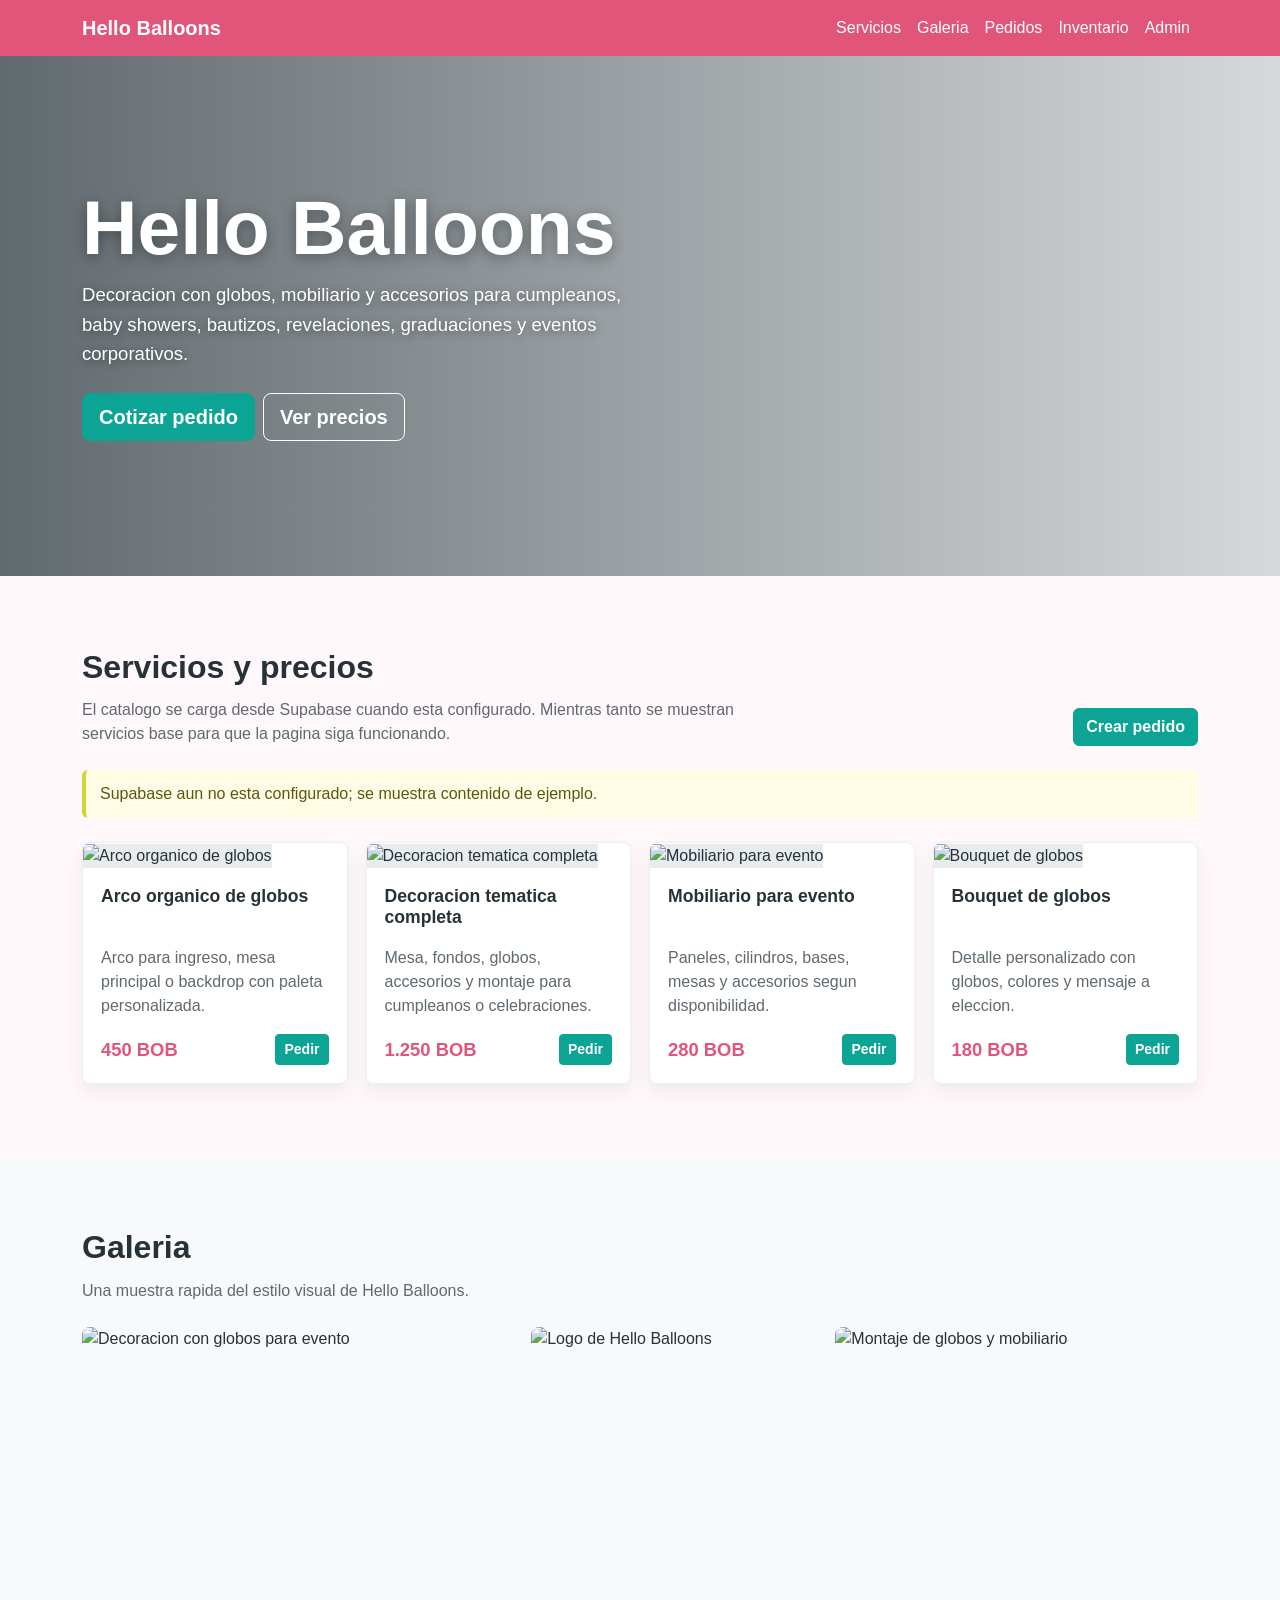
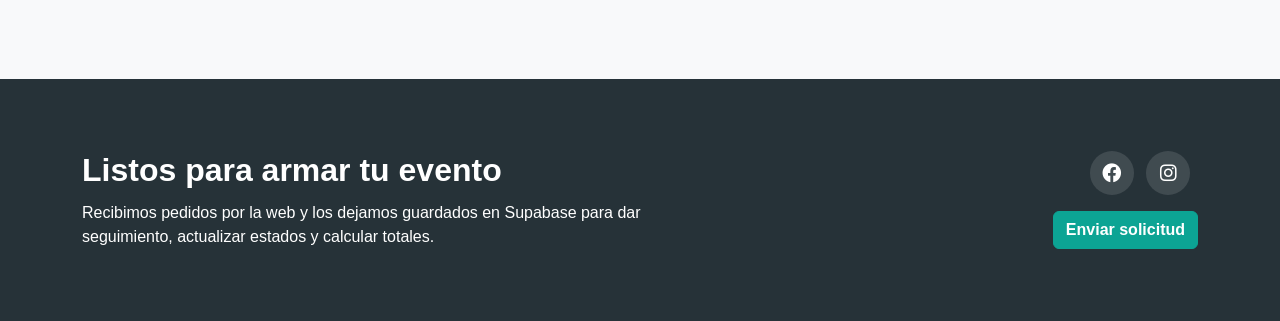
==== index.html @ 461b7a01 "Add Supabase orders backend" ====
<!DOCTYPE html>
<html lang="es">
<head>
  <meta charset="UTF-8" />
  <meta name="viewport" content="width=device-width, initial-scale=1.0" />
  <title>Hello Balloons - Decoracion con Globos</title>
  <link href="https://cdn.jsdelivr.net/npm/bootstrap@5.3.0/dist/css/bootstrap.min.css" rel="stylesheet" />
  <link href="https://cdnjs.cloudflare.com/ajax/libs/font-awesome/6.0.0-beta3/css/all.min.css" rel="stylesheet" />
  <style>
    :root {
      --hb-pink: #E2557B;
      --hb-teal: #0CA494;
      --hb-yellow: #D6D234;
      --hb-ink: #263238;
      --hb-soft: #fff8fb;
    }

    * {
      box-sizing: border-box;
    }

    body {
      margin: 0;
      font-family: Arial, sans-serif;
      color: var(--hb-ink);
      background-color: #f8f9fa;
    }

    .navbar {
      background-color: var(--hb-pink);
    }

    .navbar-brand,
    .navbar-nav .nav-link {
      color: white !important;
    }

    .navbar-brand {
      font-weight: bold;
      letter-spacing: 0;
    }

    .hero-section {
      min-height: 520px;
      display: flex;
      align-items: center;
      color: white;
      background-image: linear-gradient(90deg, rgba(38, 50, 56, 0.72), rgba(38, 50, 56, 0.16)), url('https://i.imgur.com/7y7PZ9i.jpeg');
      background-size: cover;
      background-position: center;
    }

    .hero-copy {
      width: min(680px, 100%);
      padding: 72px 0;
    }

    .hero-copy h1 {
      margin-bottom: 16px;
      font-size: clamp(2.5rem, 6vw, 4.8rem);
      font-weight: 800;
      line-height: 0.95;
      letter-spacing: 0;
      text-shadow: 0 3px 14px rgba(0, 0, 0, 0.35);
    }

    .hero-copy p {
      max-width: 560px;
      font-size: 1.16rem;
      line-height: 1.6;
      text-shadow: 0 2px 8px rgba(0, 0, 0, 0.4);
    }

    .btn-hb {
      background-color: var(--hb-teal);
      border-color: var(--hb-teal);
      color: #fff;
      font-weight: 700;
    }

    .btn-hb:hover,
    .btn-hb:focus {
      background-color: #087c72;
      border-color: #087c72;
      color: #fff;
    }

    .btn-outline-hb {
      border-color: white;
      color: white;
      font-weight: 700;
    }

    .btn-outline-hb:hover,
    .btn-outline-hb:focus {
      background-color: white;
      color: var(--hb-pink);
    }

    .section-band {
      padding: 72px 0;
    }

    .section-band.soft {
      background-color: var(--hb-soft);
    }

    .section-title {
      margin-bottom: 12px;
      font-weight: 800;
      letter-spacing: 0;
      color: var(--hb-ink);
    }

    .section-lead {
      color: #5f6970;
      max-width: 700px;
    }

    .service-grid {
      display: grid;
      grid-template-columns: repeat(4, minmax(0, 1fr));
      gap: 18px;
    }

    .service-card {
      height: 100%;
      overflow: hidden;
      border: 1px solid #eceff1;
      border-radius: 8px;
      background: #fff;
      box-shadow: 0 8px 18px rgba(38, 50, 56, 0.07);
    }

    .service-card img {
      width: 100%;
      height: 170px;
      object-fit: cover;
      background-color: #e9ecef;
    }

    .service-card-body {
      padding: 18px;
    }

    .service-card h3 {
      min-height: 52px;
      margin: 0 0 8px;
      font-size: 1.1rem;
      font-weight: 800;
      letter-spacing: 0;
    }

    .service-card p {
      min-height: 72px;
      color: #5f6970;
    }

    .price {
      color: var(--hb-pink);
      font-size: 1.15rem;
      font-weight: 800;
    }

    .gallery-strip {
      display: grid;
      grid-template-columns: 1.2fr 0.8fr 1fr;
      gap: 14px;
    }

    .gallery-strip img {
      width: 100%;
      height: 280px;
      object-fit: cover;
      border-radius: 8px;
    }

    .contact-band {
      background-color: var(--hb-ink);
      color: white;
    }

    .contact-band a {
      color: white;
      text-decoration: none;
    }

    .social-links a {
      display: inline-flex;
      align-items: center;
      justify-content: center;
      width: 44px;
      height: 44px;
      margin-right: 8px;
      border-radius: 50%;
      background-color: rgba(255, 255, 255, 0.12);
      color: white;
      font-size: 1.2rem;
      transition: background-color 0.2s ease;
    }

    .social-links a:hover {
      background-color: var(--hb-teal);
    }

    .status-note {
      border-left: 4px solid var(--hb-yellow);
      background: #fffce5;
      color: #5d5612;
      padding: 12px 14px;
      border-radius: 6px;
    }

    @media (max-width: 992px) {
      .service-grid,
      .gallery-strip {
        grid-template-columns: repeat(2, minmax(0, 1fr));
      }
    }

    @media (max-width: 576px) {
      .hero-section {
        min-height: 560px;
      }

      .hero-copy {
        padding: 56px 0;
      }

      .service-grid,
      .gallery-strip {
        grid-template-columns: 1fr;
      }

      .gallery-strip img {
        height: 220px;
      }
    }
  </style>
</head>
<body>
  <nav class="navbar navbar-expand-lg navbar-dark sticky-top">
    <div class="container">
      <a class="navbar-brand" href="index.html">Hello Balloons</a>
      <button class="navbar-toggler" type="button" data-bs-toggle="collapse" data-bs-target="#navbarNav" aria-label="Abrir menu">
        <span class="navbar-toggler-icon"></span>
      </button>
      <div class="collapse navbar-collapse" id="navbarNav">
        <ul class="navbar-nav ms-auto">
          <li class="nav-item"><a class="nav-link" href="#servicios">Servicios</a></li>
          <li class="nav-item"><a class="nav-link" href="#galeria">Galeria</a></li>
          <li class="nav-item"><a class="nav-link" href="pedidos.html">Pedidos</a></li>
          <li class="nav-item"><a class="nav-link" href="inventario.html">Inventario</a></li>
          <li class="nav-item"><a class="nav-link" href="admin.html">Admin</a></li>
        </ul>
      </div>
    </div>
  </nav>

  <header class="hero-section" id="inicio">
    <div class="container">
      <div class="hero-copy">
        <h1>Hello Balloons</h1>
        <p>Decoracion con globos, mobiliario y accesorios para cumpleanos, baby showers, bautizos, revelaciones, graduaciones y eventos corporativos.</p>
        <div class="d-flex flex-wrap gap-2 mt-4">
          <a class="btn btn-hb btn-lg" href="pedidos.html">Cotizar pedido</a>
          <a class="btn btn-outline-hb btn-lg" href="#servicios">Ver precios</a>
        </div>
      </div>
    </div>
  </header>

  <main>
    <section id="servicios" class="section-band soft">
      <div class="container">
        <div class="d-flex flex-column flex-lg-row justify-content-between gap-3 mb-4">
          <div>
            <h2 class="section-title">Servicios y precios</h2>
            <p class="section-lead mb-0">El catalogo se carga desde Supabase cuando esta configurado. Mientras tanto se muestran servicios base para que la pagina siga funcionando.</p>
          </div>
          <div class="align-self-lg-end">
            <a class="btn btn-hb" href="pedidos.html">Crear pedido</a>
          </div>
        </div>
        <div id="supabaseStatus" class="status-note mb-4 d-none"></div>
        <div id="servicesGrid" class="service-grid" data-testid="services-grid"></div>
      </div>
    </section>

    <section id="galeria" class="section-band">
      <div class="container">
        <h2 class="section-title">Galeria</h2>
        <p class="section-lead">Una muestra rapida del estilo visual de Hello Balloons.</p>
        <div class="gallery-strip mt-4">
          <img src="https://i.imgur.com/7y7PZ9i.jpeg" alt="Decoracion con globos para evento" />
          <img src="https://i.imgur.com/41t5f0K.png" alt="Logo de Hello Balloons" />
          <img src="https://i.imgur.com/7y7PZ9i.jpeg" alt="Montaje de globos y mobiliario" />
        </div>
      </div>
    </section>

    <section id="contacto" class="section-band contact-band">
      <div class="container">
        <div class="row g-4 align-items-center">
          <div class="col-lg-7">
            <h2 class="section-title text-white">Listos para armar tu evento</h2>
            <p class="mb-0">Recibimos pedidos por la web y los dejamos guardados en Supabase para dar seguimiento, actualizar estados y calcular totales.</p>
          </div>
          <div class="col-lg-5 text-lg-end">
            <div class="social-links mb-3">
              <a href="https://www.facebook.com/helloballoonsbo" target="_blank" rel="noopener" aria-label="Facebook"><i class="fab fa-facebook"></i></a>
              <a href="https://www.instagram.com/helloballoonsbo" target="_blank" rel="noopener" aria-label="Instagram"><i class="fab fa-instagram"></i></a>
            </div>
            <a class="btn btn-hb" href="pedidos.html">Enviar solicitud</a>
          </div>
        </div>
      </div>
    </section>
  </main>

  <script src="https://cdn.jsdelivr.net/npm/bootstrap@5.3.0/dist/js/bootstrap.bundle.min.js"></script>
  <script src="https://cdn.jsdelivr.net/npm/@supabase/supabase-js@2"></script>
  <script src="assets/js/supabase-config.js"></script>
  <script src="assets/js/hello-supabase.js"></script>
  <script>
    document.addEventListener("DOMContentLoaded", async () => {
      const grid = document.getElementById("servicesGrid");
      const status = document.getElementById("supabaseStatus");
      const data = await window.HelloBalloonsData.fetchServices();

      if (!window.HelloBalloonsData.isConfigured()) {
        status.textContent = "Supabase aun no esta configurado; se muestra contenido de ejemplo.";
        status.classList.remove("d-none");
      }

      grid.innerHTML = data.services.map((service) => `
        <article class="service-card">
          <img src="${window.HelloBalloonsData.escapeAttr(service.image_url || window.HelloBalloonsData.defaultImage)}" alt="${window.HelloBalloonsData.escapeAttr(service.name)}" />
          <div class="service-card-body">
            <h3>${window.HelloBalloonsData.escapeHtml(service.name)}</h3>
            <p>${window.HelloBalloonsData.escapeHtml(service.description || "Servicio personalizado para tu evento.")}</p>
            <div class="d-flex align-items-center justify-content-between gap-3">
              <span class="price">${window.HelloBalloonsData.formatPrice(service.base_price, service.currency)}</span>
              <a class="btn btn-sm btn-hb" href="pedidos.html?service=${encodeURIComponent(service.id)}">Pedir</a>
            </div>
          </div>
        </article>
      `).join("");
    });
  </script>
</body>
</html>
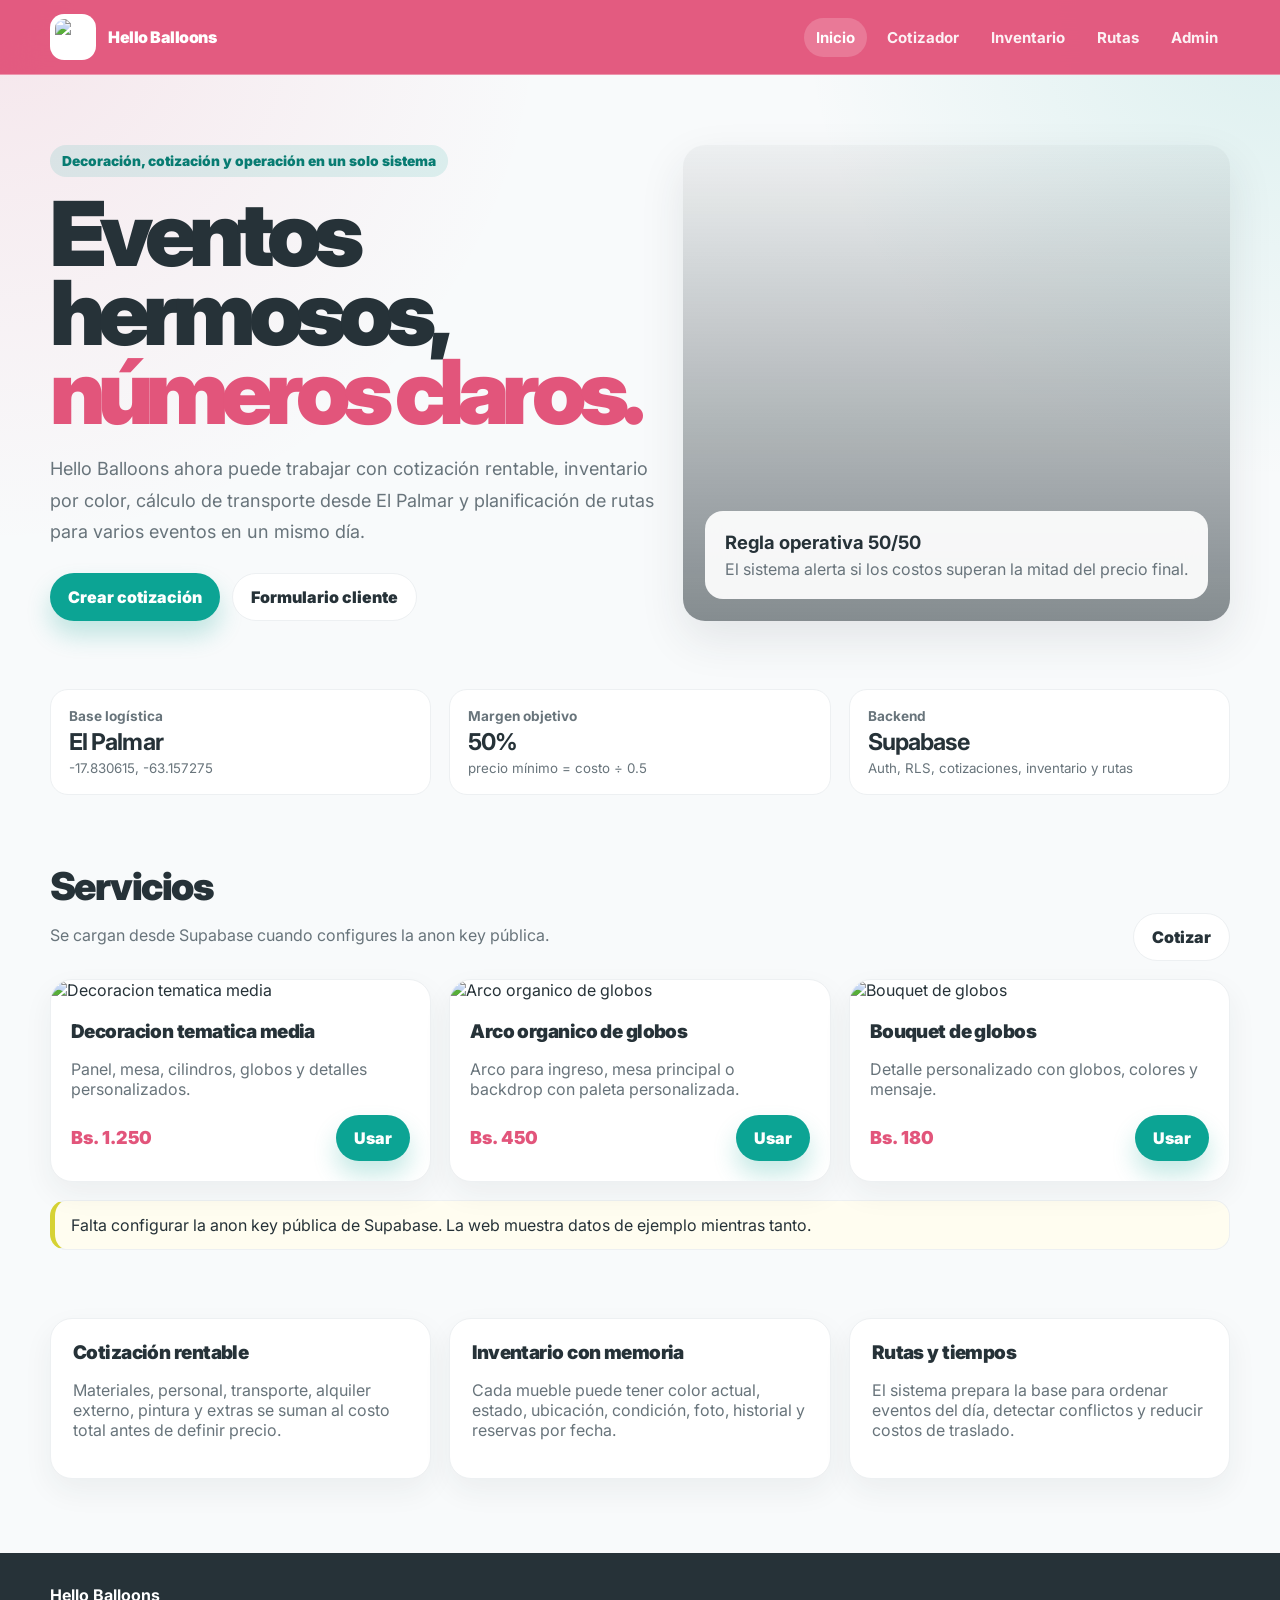
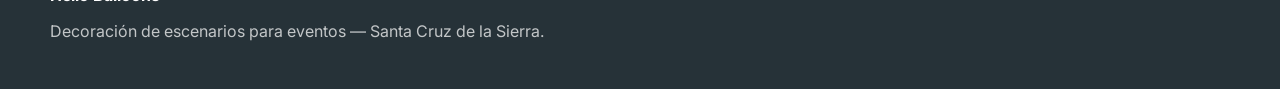
==== commit cd02c522: "Rebuild public frontend on secure operations base" ====
--- a/index.html
+++ b/index.html
@@ -3,349 +3,139 @@
 <head>
   <meta charset="UTF-8" />
   <meta name="viewport" content="width=device-width, initial-scale=1.0" />
-  <title>Hello Balloons - Decoracion con Globos</title>
-  <link href="https://cdn.jsdelivr.net/npm/bootstrap@5.3.0/dist/css/bootstrap.min.css" rel="stylesheet" />
-  <link href="https://cdnjs.cloudflare.com/ajax/libs/font-awesome/6.0.0-beta3/css/all.min.css" rel="stylesheet" />
-  <style>
-    :root {
-      --hb-pink: #E2557B;
-      --hb-teal: #0CA494;
-      --hb-yellow: #D6D234;
-      --hb-ink: #263238;
-      --hb-soft: #fff8fb;
-    }
-
-    * {
-      box-sizing: border-box;
-    }
-
-    body {
-      margin: 0;
-      font-family: Arial, sans-serif;
-      color: var(--hb-ink);
-      background-color: #f8f9fa;
-    }
-
-    .navbar {
-      background-color: var(--hb-pink);
-    }
-
-    .navbar-brand,
-    .navbar-nav .nav-link {
-      color: white !important;
-    }
-
-    .navbar-brand {
-      font-weight: bold;
-      letter-spacing: 0;
-    }
-
-    .hero-section {
-      min-height: 520px;
-      display: flex;
-      align-items: center;
-      color: white;
-      background-image: linear-gradient(90deg, rgba(38, 50, 56, 0.72), rgba(38, 50, 56, 0.16)), url('https://i.imgur.com/7y7PZ9i.jpeg');
-      background-size: cover;
-      background-position: center;
-    }
-
-    .hero-copy {
-      width: min(680px, 100%);
-      padding: 72px 0;
-    }
-
-    .hero-copy h1 {
-      margin-bottom: 16px;
-      font-size: clamp(2.5rem, 6vw, 4.8rem);
-      font-weight: 800;
-      line-height: 0.95;
-      letter-spacing: 0;
-      text-shadow: 0 3px 14px rgba(0, 0, 0, 0.35);
-    }
-
-    .hero-copy p {
-      max-width: 560px;
-      font-size: 1.16rem;
-      line-height: 1.6;
-      text-shadow: 0 2px 8px rgba(0, 0, 0, 0.4);
-    }
-
-    .btn-hb {
-      background-color: var(--hb-teal);
-      border-color: var(--hb-teal);
-      color: #fff;
-      font-weight: 700;
-    }
-
-    .btn-hb:hover,
-    .btn-hb:focus {
-      background-color: #087c72;
-      border-color: #087c72;
-      color: #fff;
-    }
-
-    .btn-outline-hb {
-      border-color: white;
-      color: white;
-      font-weight: 700;
-    }
-
-    .btn-outline-hb:hover,
-    .btn-outline-hb:focus {
-      background-color: white;
-      color: var(--hb-pink);
-    }
-
-    .section-band {
-      padding: 72px 0;
-    }
-
-    .section-band.soft {
-      background-color: var(--hb-soft);
-    }
-
-    .section-title {
-      margin-bottom: 12px;
-      font-weight: 800;
-      letter-spacing: 0;
-      color: var(--hb-ink);
-    }
-
-    .section-lead {
-      color: #5f6970;
-      max-width: 700px;
-    }
-
-    .service-grid {
-      display: grid;
-      grid-template-columns: repeat(4, minmax(0, 1fr));
-      gap: 18px;
-    }
-
-    .service-card {
-      height: 100%;
-      overflow: hidden;
-      border: 1px solid #eceff1;
-      border-radius: 8px;
-      background: #fff;
-      box-shadow: 0 8px 18px rgba(38, 50, 56, 0.07);
-    }
-
-    .service-card img {
-      width: 100%;
-      height: 170px;
-      object-fit: cover;
-      background-color: #e9ecef;
-    }
-
-    .service-card-body {
-      padding: 18px;
-    }
-
-    .service-card h3 {
-      min-height: 52px;
-      margin: 0 0 8px;
-      font-size: 1.1rem;
-      font-weight: 800;
-      letter-spacing: 0;
-    }
-
-    .service-card p {
-      min-height: 72px;
-      color: #5f6970;
-    }
-
-    .price {
-      color: var(--hb-pink);
-      font-size: 1.15rem;
-      font-weight: 800;
-    }
-
-    .gallery-strip {
-      display: grid;
-      grid-template-columns: 1.2fr 0.8fr 1fr;
-      gap: 14px;
-    }
-
-    .gallery-strip img {
-      width: 100%;
-      height: 280px;
-      object-fit: cover;
-      border-radius: 8px;
-    }
-
-    .contact-band {
-      background-color: var(--hb-ink);
-      color: white;
-    }
-
-    .contact-band a {
-      color: white;
-      text-decoration: none;
-    }
-
-    .social-links a {
-      display: inline-flex;
-      align-items: center;
-      justify-content: center;
-      width: 44px;
-      height: 44px;
-      margin-right: 8px;
-      border-radius: 50%;
-      background-color: rgba(255, 255, 255, 0.12);
-      color: white;
-      font-size: 1.2rem;
-      transition: background-color 0.2s ease;
-    }
-
-    .social-links a:hover {
-      background-color: var(--hb-teal);
-    }
-
-    .status-note {
-      border-left: 4px solid var(--hb-yellow);
-      background: #fffce5;
-      color: #5d5612;
-      padding: 12px 14px;
-      border-radius: 6px;
-    }
-
-    @media (max-width: 992px) {
-      .service-grid,
-      .gallery-strip {
-        grid-template-columns: repeat(2, minmax(0, 1fr));
-      }
-    }
-
-    @media (max-width: 576px) {
-      .hero-section {
-        min-height: 560px;
-      }
-
-      .hero-copy {
-        padding: 56px 0;
-      }
-
-      .service-grid,
-      .gallery-strip {
-        grid-template-columns: 1fr;
-      }
-
-      .gallery-strip img {
-        height: 220px;
-      }
-    }
-  </style>
+  <title>Hello Balloons | Decoración rentable e inteligente</title>
+  <link rel="preconnect" href="https://fonts.googleapis.com">
+  <link rel="preconnect" href="https://fonts.gstatic.com" crossorigin>
+  <link href="https://fonts.googleapis.com/css2?family=Inter:wght@400;600;700;800;900&display=swap" rel="stylesheet">
+  <link rel="stylesheet" href="assets/css/hb-app.css" />
 </head>
 <body>
-  <nav class="navbar navbar-expand-lg navbar-dark sticky-top">
-    <div class="container">
-      <a class="navbar-brand" href="index.html">Hello Balloons</a>
-      <button class="navbar-toggler" type="button" data-bs-toggle="collapse" data-bs-target="#navbarNav" aria-label="Abrir menu">
-        <span class="navbar-toggler-icon"></span>
-      </button>
-      <div class="collapse navbar-collapse" id="navbarNav">
-        <ul class="navbar-nav ms-auto">
-          <li class="nav-item"><a class="nav-link" href="#servicios">Servicios</a></li>
-          <li class="nav-item"><a class="nav-link" href="#galeria">Galeria</a></li>
-          <li class="nav-item"><a class="nav-link" href="pedidos.html">Pedidos</a></li>
-          <li class="nav-item"><a class="nav-link" href="inventario.html">Inventario</a></li>
-          <li class="nav-item"><a class="nav-link" href="admin.html">Admin</a></li>
-        </ul>
-      </div>
-    </div>
-  </nav>
-
-  <header class="hero-section" id="inicio">
-    <div class="container">
-      <div class="hero-copy">
-        <h1>Hello Balloons</h1>
-        <p>Decoracion con globos, mobiliario y accesorios para cumpleanos, baby showers, bautizos, revelaciones, graduaciones y eventos corporativos.</p>
-        <div class="d-flex flex-wrap gap-2 mt-4">
-          <a class="btn btn-hb btn-lg" href="pedidos.html">Cotizar pedido</a>
-          <a class="btn btn-outline-hb btn-lg" href="#servicios">Ver precios</a>
+  <div class="hb-shell">
+    <nav class="hb-nav">
+      <div class="hb-nav-inner">
+        <a class="hb-brand" href="index.html">
+          <img src="https://i.imgur.com/41t5f0K.png" alt="Hello Balloons" />
+          <span>Hello Balloons</span>
+        </a>
+        <div class="hb-nav-links">
+          <a class="active" href="index.html">Inicio</a>
+          <a href="cotizador.html">Cotizador</a>
+          <a href="inventario-app.html">Inventario</a>
+          <a href="rutas.html">Rutas</a>
+          <a href="admin.html">Admin</a>
         </div>
       </div>
-    </div>
-  </header>
+    </nav>
 
-  <main>
-    <section id="servicios" class="section-band soft">
-      <div class="container">
-        <div class="d-flex flex-column flex-lg-row justify-content-between gap-3 mb-4">
-          <div>
-            <h2 class="section-title">Servicios y precios</h2>
-            <p class="section-lead mb-0">El catalogo se carga desde Supabase cuando esta configurado. Mientras tanto se muestran servicios base para que la pagina siga funcionando.</p>
-          </div>
-          <div class="align-self-lg-end">
-            <a class="btn btn-hb" href="pedidos.html">Crear pedido</a>
+    <header class="hb-hero">
+      <div class="hb-container hb-hero-grid">
+        <div>
+          <div class="hb-eyebrow">Decoración, cotización y operación en un solo sistema</div>
+          <h1 class="hb-title">Eventos hermosos, <span>números claros.</span></h1>
+          <p class="hb-lead">Hello Balloons ahora puede trabajar con cotización rentable, inventario por color, cálculo de transporte desde El Palmar y planificación de rutas para varios eventos en un mismo día.</p>
+          <div class="hb-actions">
+            <a class="hb-button primary" href="cotizador.html">Crear cotización</a>
+            <a class="hb-button secondary" href="pedidos.html">Formulario cliente</a>
           </div>
         </div>
-        <div id="supabaseStatus" class="status-note mb-4 d-none"></div>
-        <div id="servicesGrid" class="service-grid" data-testid="services-grid"></div>
-      </div>
-    </section>
-
-    <section id="galeria" class="section-band">
-      <div class="container">
-        <h2 class="section-title">Galeria</h2>
-        <p class="section-lead">Una muestra rapida del estilo visual de Hello Balloons.</p>
-        <div class="gallery-strip mt-4">
-          <img src="https://i.imgur.com/7y7PZ9i.jpeg" alt="Decoracion con globos para evento" />
-          <img src="https://i.imgur.com/41t5f0K.png" alt="Logo de Hello Balloons" />
-          <img src="https://i.imgur.com/7y7PZ9i.jpeg" alt="Montaje de globos y mobiliario" />
-        </div>
-      </div>
-    </section>
-
-    <section id="contacto" class="section-band contact-band">
-      <div class="container">
-        <div class="row g-4 align-items-center">
-          <div class="col-lg-7">
-            <h2 class="section-title text-white">Listos para armar tu evento</h2>
-            <p class="mb-0">Recibimos pedidos por la web y los dejamos guardados en Supabase para dar seguimiento, actualizar estados y calcular totales.</p>
-          </div>
-          <div class="col-lg-5 text-lg-end">
-            <div class="social-links mb-3">
-              <a href="https://www.facebook.com/helloballoonsbo" target="_blank" rel="noopener" aria-label="Facebook"><i class="fab fa-facebook"></i></a>
-              <a href="https://www.instagram.com/helloballoonsbo" target="_blank" rel="noopener" aria-label="Instagram"><i class="fab fa-instagram"></i></a>
-            </div>
-            <a class="btn btn-hb" href="pedidos.html">Enviar solicitud</a>
+        <div class="hb-visual-card">
+          <div class="hb-visual-badge">
+            <strong>Regla operativa 50/50</strong>
+            <span class="hb-muted">El sistema alerta si los costos superan la mitad del precio final.</span>
           </div>
         </div>
       </div>
-    </section>
-  </main>
+    </header>
 
-  <script src="https://cdn.jsdelivr.net/npm/bootstrap@5.3.0/dist/js/bootstrap.bundle.min.js"></script>
+    <main>
+      <section class="hb-section">
+        <div class="hb-container">
+          <div class="hb-grid-3">
+            <article class="hb-kpi">
+              <span>Base logística</span>
+              <strong>El Palmar</strong>
+              <small class="hb-muted">-17.830615, -63.157275</small>
+            </article>
+            <article class="hb-kpi">
+              <span>Margen objetivo</span>
+              <strong>50%</strong>
+              <small class="hb-muted">precio mínimo = costo ÷ 0.5</small>
+            </article>
+            <article class="hb-kpi">
+              <span>Backend</span>
+              <strong>Supabase</strong>
+              <small class="hb-muted">Auth, RLS, cotizaciones, inventario y rutas</small>
+            </article>
+          </div>
+        </div>
+      </section>
+
+      <section class="hb-section">
+        <div class="hb-container">
+          <div class="hb-section-header">
+            <div>
+              <h2>Servicios</h2>
+              <p class="hb-muted">Se cargan desde Supabase cuando configures la anon key pública.</p>
+            </div>
+            <a class="hb-button secondary" href="cotizador.html">Cotizar</a>
+          </div>
+          <div id="servicesGrid" class="hb-grid-3"></div>
+          <div id="setupNotice" class="hb-alert warn" style="display:none;margin-top:18px"></div>
+        </div>
+      </section>
+
+      <section class="hb-section">
+        <div class="hb-container hb-grid-3">
+          <article class="hb-card pad">
+            <h3>Cotización rentable</h3>
+            <p class="hb-muted">Materiales, personal, transporte, alquiler externo, pintura y extras se suman al costo total antes de definir precio.</p>
+          </article>
+          <article class="hb-card pad">
+            <h3>Inventario con memoria</h3>
+            <p class="hb-muted">Cada mueble puede tener color actual, estado, ubicación, condición, foto, historial y reservas por fecha.</p>
+          </article>
+          <article class="hb-card pad">
+            <h3>Rutas y tiempos</h3>
+            <p class="hb-muted">El sistema prepara la base para ordenar eventos del día, detectar conflictos y reducir costos de traslado.</p>
+          </article>
+        </div>
+      </section>
+    </main>
+
+    <footer class="hb-footer">
+      <div class="hb-container">
+        <strong>Hello Balloons</strong>
+        <p class="hb-muted" style="color:rgba(255,255,255,.72)">Decoración de escenarios para eventos — Santa Cruz de la Sierra.</p>
+      </div>
+    </footer>
+  </div>
+
   <script src="https://cdn.jsdelivr.net/npm/@supabase/supabase-js@2"></script>
   <script src="assets/js/supabase-config.js"></script>
-  <script src="assets/js/hello-supabase.js"></script>
+  <script src="assets/js/hb-core.js"></script>
   <script>
-    document.addEventListener("DOMContentLoaded", async () => {
-      const grid = document.getElementById("servicesGrid");
-      const status = document.getElementById("supabaseStatus");
-      const data = await window.HelloBalloonsData.fetchServices();
-
-      if (!window.HelloBalloonsData.isConfigured()) {
-        status.textContent = "Supabase aun no esta configurado; se muestra contenido de ejemplo.";
-        status.classList.remove("d-none");
-      }
-
-      grid.innerHTML = data.services.map((service) => `
-        <article class="service-card">
-          <img src="${window.HelloBalloonsData.escapeAttr(service.image_url || window.HelloBalloonsData.defaultImage)}" alt="${window.HelloBalloonsData.escapeAttr(service.name)}" />
-          <div class="service-card-body">
-            <h3>${window.HelloBalloonsData.escapeHtml(service.name)}</h3>
-            <p>${window.HelloBalloonsData.escapeHtml(service.description || "Servicio personalizado para tu evento.")}</p>
-            <div class="d-flex align-items-center justify-content-between gap-3">
-              <span class="price">${window.HelloBalloonsData.formatPrice(service.base_price, service.currency)}</span>
-              <a class="btn btn-sm btn-hb" href="pedidos.html?service=${encodeURIComponent(service.id)}">Pedir</a>
+    document.addEventListener('DOMContentLoaded', async () => {
+      const grid = document.getElementById('servicesGrid');
+      const notice = document.getElementById('setupNotice');
+      const services = await window.HB.fetchServices();
+      grid.innerHTML = services.map(service => `
+        <article class="hb-card">
+          <img class="hb-card-img" src="${window.HB.escapeAttr(service.image_url || window.HB.brand.heroImage)}" alt="${window.HB.escapeAttr(service.name)}" />
+          <div class="hb-card-body">
+            <h3>${window.HB.escapeHtml(service.name)}</h3>
+            <p class="hb-muted">${window.HB.escapeHtml(service.description || 'Servicio personalizado para tu evento.')}</p>
+            <div style="display:flex;justify-content:space-between;gap:12px;align-items:center;margin-top:16px">
+              <span class="hb-price">${window.HB.money(service.base_price, service.currency)}</span>
+              <a class="hb-button primary" href="cotizador.html?service=${encodeURIComponent(service.id)}">Usar</a>
             </div>
           </div>
         </article>
-      `).join("");
+      `).join('');
+
+      if (!window.HB.isConfigured()) {
+        notice.textContent = 'Falta configurar la anon key pública de Supabase. La web muestra datos de ejemplo mientras tanto.';
+        notice.style.display = 'block';
+      }
     });
   </script>
 </body>
--- a/assets/css/hb-app.css
+++ b/assets/css/hb-app.css
@@ -0,0 +1,412 @@
+:root {
+  --hb-pink: #E2557B;
+  --hb-teal: #0CA494;
+  --hb-yellow: #D6D234;
+  --hb-ink: #263238;
+  --hb-soft: #FFF8FB;
+  --hb-muted: #68747b;
+  --hb-line: #edf0f2;
+  --hb-card: #ffffff;
+  --hb-radius: 22px;
+  --hb-shadow: 0 18px 45px rgba(38, 50, 56, 0.10);
+}
+
+* { box-sizing: border-box; }
+
+body {
+  margin: 0;
+  min-height: 100vh;
+  font-family: Inter, Arial, sans-serif;
+  color: var(--hb-ink);
+  background:
+    radial-gradient(circle at top left, rgba(226, 85, 123, .12), transparent 34rem),
+    radial-gradient(circle at top right, rgba(12, 164, 148, .12), transparent 30rem),
+    #f8fafb;
+}
+
+a { color: inherit; }
+
+.hb-shell {
+  min-height: 100vh;
+}
+
+.hb-nav {
+  position: sticky;
+  top: 0;
+  z-index: 20;
+  border-bottom: 1px solid rgba(255,255,255,.35);
+  background: rgba(226, 85, 123, .96);
+  backdrop-filter: blur(18px);
+  color: #fff;
+}
+
+.hb-nav-inner {
+  width: min(1180px, calc(100% - 32px));
+  margin: 0 auto;
+  min-height: 74px;
+  display: flex;
+  align-items: center;
+  justify-content: space-between;
+  gap: 18px;
+}
+
+.hb-brand {
+  display: flex;
+  align-items: center;
+  gap: 12px;
+  text-decoration: none;
+  font-weight: 900;
+  letter-spacing: -.03em;
+}
+
+.hb-brand img {
+  width: 46px;
+  height: 46px;
+  object-fit: contain;
+  border-radius: 14px;
+  background: #fff;
+  padding: 5px;
+}
+
+.hb-nav-links {
+  display: flex;
+  align-items: center;
+  gap: 8px;
+  flex-wrap: wrap;
+}
+
+.hb-nav-links a {
+  text-decoration: none;
+  padding: 10px 12px;
+  border-radius: 999px;
+  color: rgba(255,255,255,.92);
+  font-weight: 700;
+  font-size: .94rem;
+}
+
+.hb-nav-links a:hover,
+.hb-nav-links a.active {
+  background: rgba(255,255,255,.18);
+  color: #fff;
+}
+
+.hb-container {
+  width: min(1180px, calc(100% - 32px));
+  margin: 0 auto;
+}
+
+.hb-hero {
+  padding: 70px 0 34px;
+}
+
+.hb-hero-grid {
+  display: grid;
+  grid-template-columns: minmax(0, 1.05fr) minmax(340px, .95fr);
+  gap: 28px;
+  align-items: stretch;
+}
+
+.hb-eyebrow {
+  display: inline-flex;
+  align-items: center;
+  gap: 8px;
+  padding: 8px 12px;
+  border-radius: 999px;
+  background: rgba(12, 164, 148, .12);
+  color: #087c72;
+  font-size: .86rem;
+  font-weight: 900;
+  margin-bottom: 18px;
+}
+
+.hb-title {
+  margin: 0;
+  font-size: clamp(2.6rem, 7vw, 5.7rem);
+  line-height: .88;
+  letter-spacing: -.08em;
+  font-weight: 950;
+}
+
+.hb-title span { color: var(--hb-pink); }
+
+.hb-lead {
+  max-width: 680px;
+  color: var(--hb-muted);
+  font-size: 1.13rem;
+  line-height: 1.72;
+  margin: 22px 0 0;
+}
+
+.hb-actions {
+  display: flex;
+  gap: 12px;
+  flex-wrap: wrap;
+  margin-top: 26px;
+}
+
+.hb-button {
+  display: inline-flex;
+  align-items: center;
+  justify-content: center;
+  gap: 8px;
+  border: 0;
+  border-radius: 999px;
+  padding: 13px 18px;
+  font-weight: 900;
+  text-decoration: none;
+  cursor: pointer;
+  transition: transform .15s ease, box-shadow .15s ease, background .15s ease;
+}
+
+.hb-button:hover { transform: translateY(-1px); }
+
+.hb-button.primary {
+  background: var(--hb-teal);
+  color: #fff;
+  box-shadow: 0 14px 25px rgba(12, 164, 148, .24);
+}
+
+.hb-button.secondary {
+  background: #fff;
+  color: var(--hb-ink);
+  border: 1px solid var(--hb-line);
+}
+
+.hb-button.warn {
+  background: var(--hb-yellow);
+  color: var(--hb-ink);
+}
+
+.hb-visual-card {
+  overflow: hidden;
+  border-radius: var(--hb-radius);
+  min-height: 420px;
+  background: linear-gradient(180deg, rgba(38,50,56,.05), rgba(38,50,56,.55)), url('https://i.imgur.com/7y7PZ9i.jpeg') center/cover;
+  box-shadow: var(--hb-shadow);
+  position: relative;
+}
+
+.hb-visual-badge {
+  position: absolute;
+  left: 22px;
+  right: 22px;
+  bottom: 22px;
+  padding: 20px;
+  border-radius: 18px;
+  background: rgba(255,255,255,.92);
+  backdrop-filter: blur(14px);
+}
+
+.hb-visual-badge strong {
+  display: block;
+  font-size: 1.15rem;
+  margin-bottom: 6px;
+}
+
+.hb-section {
+  padding: 34px 0;
+}
+
+.hb-section-header {
+  display: flex;
+  justify-content: space-between;
+  gap: 18px;
+  align-items: end;
+  margin-bottom: 18px;
+}
+
+.hb-section h2 {
+  margin: 0;
+  font-size: clamp(1.7rem, 3vw, 2.4rem);
+  letter-spacing: -.04em;
+  font-weight: 950;
+}
+
+.hb-muted { color: var(--hb-muted); }
+
+.hb-grid-3 {
+  display: grid;
+  grid-template-columns: repeat(3, minmax(0, 1fr));
+  gap: 18px;
+}
+
+.hb-grid-2 {
+  display: grid;
+  grid-template-columns: repeat(2, minmax(0, 1fr));
+  gap: 18px;
+}
+
+.hb-card {
+  background: var(--hb-card);
+  border: 1px solid var(--hb-line);
+  border-radius: var(--hb-radius);
+  box-shadow: 0 12px 30px rgba(38, 50, 56, .06);
+  overflow: hidden;
+}
+
+.hb-card.pad { padding: 22px; }
+
+.hb-card img.hb-card-img {
+  width: 100%;
+  height: 210px;
+  object-fit: cover;
+}
+
+.hb-card-body { padding: 20px; }
+
+.hb-card h3 {
+  margin: 0 0 8px;
+  font-size: 1.18rem;
+  font-weight: 950;
+  letter-spacing: -.03em;
+}
+
+.hb-price {
+  color: var(--hb-pink);
+  font-size: 1.12rem;
+  font-weight: 950;
+}
+
+.hb-kpi {
+  display: grid;
+  gap: 4px;
+  padding: 18px;
+  border-radius: 18px;
+  background: #fff;
+  border: 1px solid var(--hb-line);
+}
+
+.hb-kpi span {
+  color: var(--hb-muted);
+  font-weight: 700;
+  font-size: .85rem;
+}
+
+.hb-kpi strong {
+  font-size: 1.45rem;
+  letter-spacing: -.04em;
+}
+
+.hb-form {
+  display: grid;
+  gap: 14px;
+}
+
+.hb-field {
+  display: grid;
+  gap: 7px;
+}
+
+.hb-field label {
+  font-size: .88rem;
+  font-weight: 900;
+  color: var(--hb-ink);
+}
+
+.hb-field input,
+.hb-field select,
+.hb-field textarea {
+  width: 100%;
+  border: 1px solid #dfe5e8;
+  border-radius: 14px;
+  padding: 12px 13px;
+  font: inherit;
+  background: #fff;
+  color: var(--hb-ink);
+}
+
+.hb-field textarea { min-height: 108px; resize: vertical; }
+
+.hb-inline {
+  display: grid;
+  grid-template-columns: repeat(2, minmax(0, 1fr));
+  gap: 12px;
+}
+
+.hb-alert {
+  border-radius: 16px;
+  padding: 14px 16px;
+  border: 1px solid var(--hb-line);
+  background: #fff;
+}
+
+.hb-alert.info {
+  border-left: 5px solid var(--hb-teal);
+}
+
+.hb-alert.warn {
+  border-left: 5px solid var(--hb-yellow);
+  background: #fffdf0;
+}
+
+.hb-alert.danger {
+  border-left: 5px solid var(--hb-pink);
+  background: #fff6f8;
+}
+
+.hb-status {
+  display: inline-flex;
+  align-items: center;
+  gap: 7px;
+  padding: 7px 10px;
+  border-radius: 999px;
+  font-size: .82rem;
+  font-weight: 950;
+}
+
+.hb-status.verde { background: rgba(12, 164, 148, .13); color: #087c72; }
+.hb-status.amarillo { background: rgba(214, 210, 52, .25); color: #5d5612; }
+.hb-status.rojo { background: rgba(226, 85, 123, .13); color: #a1284b; }
+.hb-status.sin_precio, .hb-status.pending { background: #edf0f2; color: #506068; }
+
+.hb-table-wrap {
+  overflow: auto;
+  border-radius: 18px;
+  border: 1px solid var(--hb-line);
+}
+
+.hb-table {
+  width: 100%;
+  border-collapse: collapse;
+  background: #fff;
+  min-width: 760px;
+}
+
+.hb-table th,
+.hb-table td {
+  padding: 13px 14px;
+  border-bottom: 1px solid var(--hb-line);
+  text-align: left;
+  vertical-align: top;
+}
+
+.hb-table th {
+  background: #fbfcfd;
+  color: var(--hb-muted);
+  font-size: .78rem;
+  text-transform: uppercase;
+  letter-spacing: .08em;
+}
+
+.hb-footer {
+  margin-top: 40px;
+  padding: 32px 0;
+  background: var(--hb-ink);
+  color: #fff;
+}
+
+@media (max-width: 900px) {
+  .hb-hero-grid,
+  .hb-grid-3,
+  .hb-grid-2,
+  .hb-inline {
+    grid-template-columns: 1fr;
+  }
+  .hb-nav-inner {
+    align-items: flex-start;
+    flex-direction: column;
+    padding: 14px 0;
+  }
+  .hb-nav-links { width: 100%; }
+  .hb-nav-links a { padding: 8px 10px; }
+}
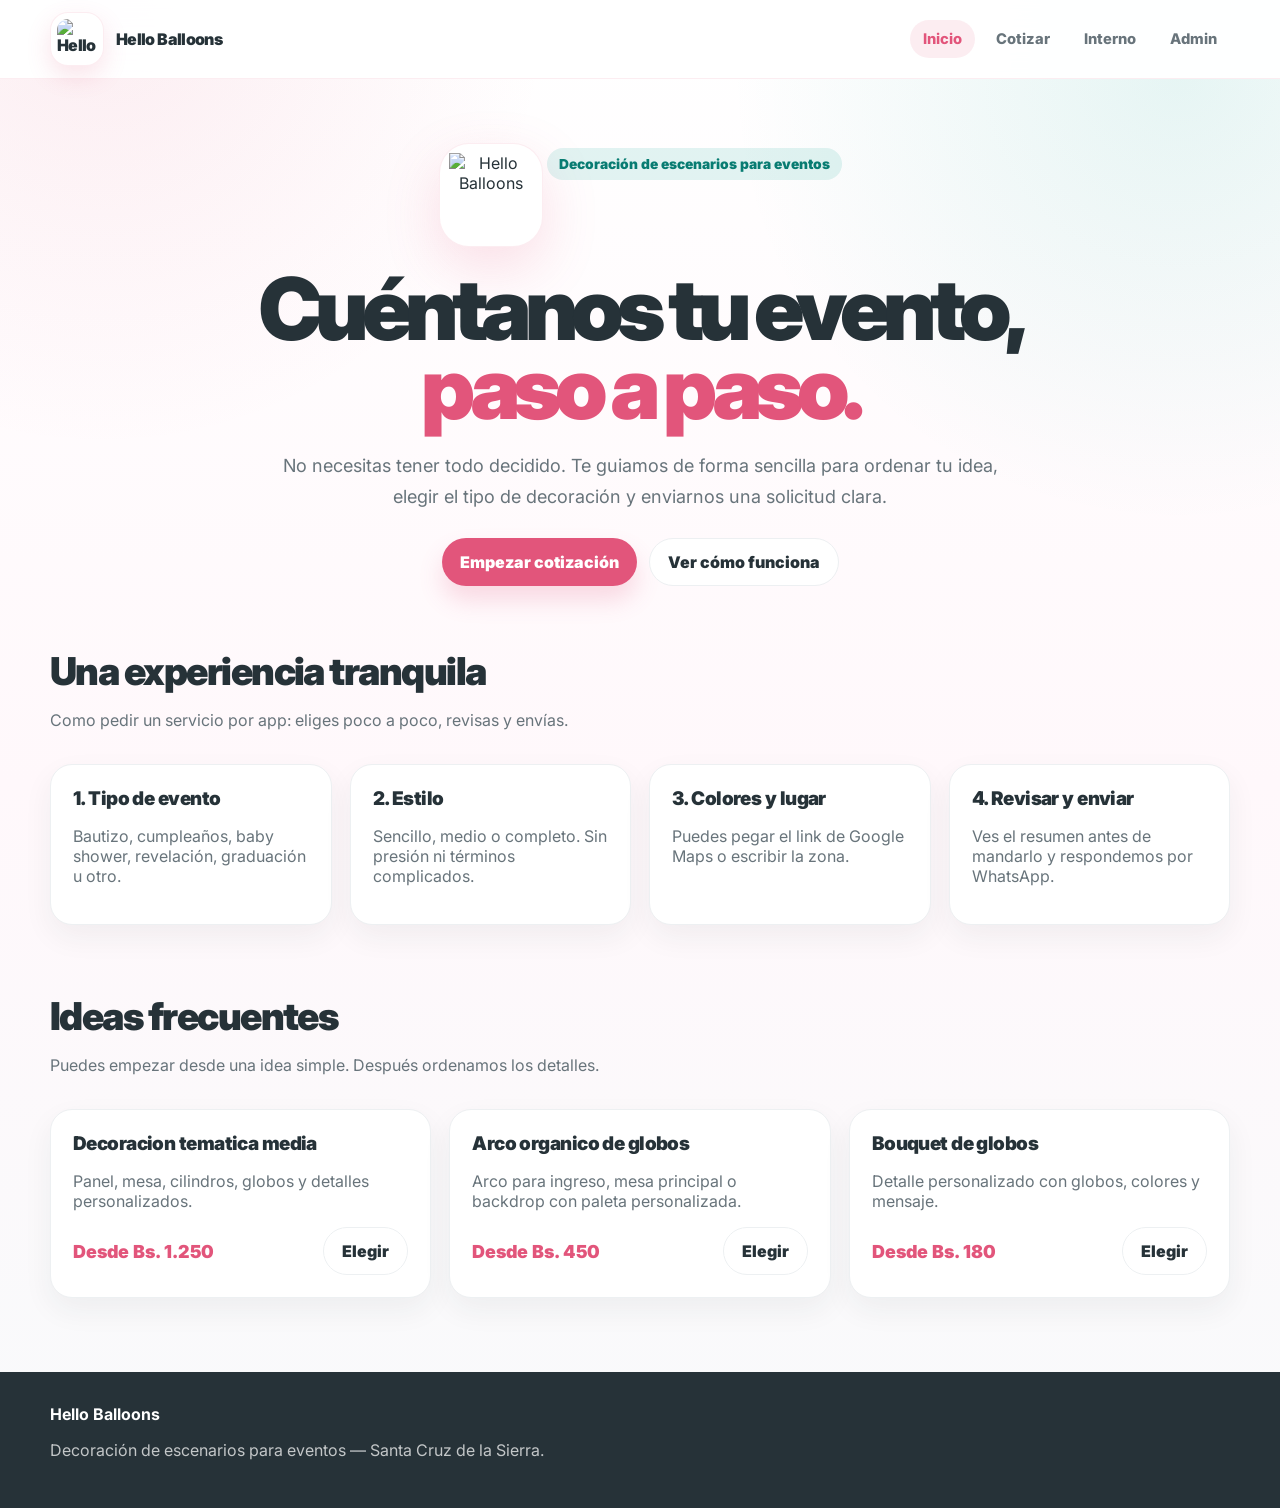
==== commit 0eca5344: "Redesign homepage as friendly mobile-first customer entry" ====
--- a/index.html
+++ b/index.html
@@ -3,7 +3,7 @@
 <head>
   <meta charset="UTF-8" />
   <meta name="viewport" content="width=device-width, initial-scale=1.0" />
-  <title>Hello Balloons | Decoración rentable e inteligente</title>
+  <title>Hello Balloons | Cuéntanos tu evento</title>
   <link rel="preconnect" href="https://fonts.googleapis.com">
   <link rel="preconnect" href="https://fonts.gstatic.com" crossorigin>
   <link href="https://fonts.googleapis.com/css2?family=Inter:wght@400;600;700;800;900&display=swap" rel="stylesheet">
@@ -19,52 +19,53 @@
         </a>
         <div class="hb-nav-links">
           <a class="active" href="index.html">Inicio</a>
-          <a href="cotizador.html">Cotizador</a>
-          <a href="inventario-app.html">Inventario</a>
-          <a href="rutas.html">Rutas</a>
+          <a href="cuentanos-tu-evento.html">Cotizar</a>
+          <a href="cotizador.html">Interno</a>
           <a href="admin.html">Admin</a>
         </div>
       </div>
     </nav>
 
     <header class="hb-hero">
-      <div class="hb-container hb-hero-grid">
-        <div>
-          <div class="hb-eyebrow">Decoración, cotización y operación en un solo sistema</div>
-          <h1 class="hb-title">Eventos hermosos, <span>números claros.</span></h1>
-          <p class="hb-lead">Hello Balloons ahora puede trabajar con cotización rentable, inventario por color, cálculo de transporte desde El Palmar y planificación de rutas para varios eventos en un mismo día.</p>
-          <div class="hb-actions">
-            <a class="hb-button primary" href="cotizador.html">Crear cotización</a>
-            <a class="hb-button secondary" href="pedidos.html">Formulario cliente</a>
-          </div>
+      <div class="hb-container hb-hero-centered">
+        <div class="hb-logo-hero">
+          <img src="https://i.imgur.com/41t5f0K.png" alt="Hello Balloons" />
         </div>
-        <div class="hb-visual-card">
-          <div class="hb-visual-badge">
-            <strong>Regla operativa 50/50</strong>
-            <span class="hb-muted">El sistema alerta si los costos superan la mitad del precio final.</span>
-          </div>
+        <div class="hb-eyebrow">Decoración de escenarios para eventos</div>
+        <h1 class="hb-title">Cuéntanos tu evento, <span>paso a paso.</span></h1>
+        <p class="hb-lead">No necesitas tener todo decidido. Te guiamos de forma sencilla para ordenar tu idea, elegir el tipo de decoración y enviarnos una solicitud clara.</p>
+        <div class="hb-actions">
+          <a class="hb-button pink" href="cuentanos-tu-evento.html">Empezar cotización</a>
+          <a class="hb-button secondary" href="#como-funciona">Ver cómo funciona</a>
         </div>
       </div>
     </header>
 
     <main>
-      <section class="hb-section">
+      <section id="como-funciona" class="hb-section">
         <div class="hb-container">
-          <div class="hb-grid-3">
-            <article class="hb-kpi">
-              <span>Base logística</span>
-              <strong>El Palmar</strong>
-              <small class="hb-muted">-17.830615, -63.157275</small>
+          <div class="hb-section-header">
+            <div>
+              <h2>Una experiencia tranquila</h2>
+              <p class="hb-muted">Como pedir un servicio por app: eliges poco a poco, revisas y envías.</p>
+            </div>
+          </div>
+          <div class="hb-grid-4">
+            <article class="hb-card pad">
+              <h3>1. Tipo de evento</h3>
+              <p class="hb-muted">Bautizo, cumpleaños, baby shower, revelación, graduación u otro.</p>
             </article>
-            <article class="hb-kpi">
-              <span>Margen objetivo</span>
-              <strong>50%</strong>
-              <small class="hb-muted">precio mínimo = costo ÷ 0.5</small>
+            <article class="hb-card pad">
+              <h3>2. Estilo</h3>
+              <p class="hb-muted">Sencillo, medio o completo. Sin presión ni términos complicados.</p>
             </article>
-            <article class="hb-kpi">
-              <span>Backend</span>
-              <strong>Supabase</strong>
-              <small class="hb-muted">Auth, RLS, cotizaciones, inventario y rutas</small>
+            <article class="hb-card pad">
+              <h3>3. Colores y lugar</h3>
+              <p class="hb-muted">Puedes pegar el link de Google Maps o escribir la zona.</p>
+            </article>
+            <article class="hb-card pad">
+              <h3>4. Revisar y enviar</h3>
+              <p class="hb-muted">Ves el resumen antes de mandarlo y respondemos por WhatsApp.</p>
             </article>
           </div>
         </div>
@@ -74,30 +75,12 @@
         <div class="hb-container">
           <div class="hb-section-header">
             <div>
-              <h2>Servicios</h2>
-              <p class="hb-muted">Se cargan desde Supabase cuando configures la anon key pública.</p>
+              <h2>Ideas frecuentes</h2>
+              <p class="hb-muted">Puedes empezar desde una idea simple. Después ordenamos los detalles.</p>
             </div>
-            <a class="hb-button secondary" href="cotizador.html">Cotizar</a>
           </div>
           <div id="servicesGrid" class="hb-grid-3"></div>
           <div id="setupNotice" class="hb-alert warn" style="display:none;margin-top:18px"></div>
-        </div>
-      </section>
-
-      <section class="hb-section">
-        <div class="hb-container hb-grid-3">
-          <article class="hb-card pad">
-            <h3>Cotización rentable</h3>
-            <p class="hb-muted">Materiales, personal, transporte, alquiler externo, pintura y extras se suman al costo total antes de definir precio.</p>
-          </article>
-          <article class="hb-card pad">
-            <h3>Inventario con memoria</h3>
-            <p class="hb-muted">Cada mueble puede tener color actual, estado, ubicación, condición, foto, historial y reservas por fecha.</p>
-          </article>
-          <article class="hb-card pad">
-            <h3>Rutas y tiempos</h3>
-            <p class="hb-muted">El sistema prepara la base para ordenar eventos del día, detectar conflictos y reducir costos de traslado.</p>
-          </article>
         </div>
       </section>
     </main>
@@ -118,22 +101,19 @@
       const grid = document.getElementById('servicesGrid');
       const notice = document.getElementById('setupNotice');
       const services = await window.HB.fetchServices();
-      grid.innerHTML = services.map(service => `
-        <article class="hb-card">
-          <img class="hb-card-img" src="${window.HB.escapeAttr(service.image_url || window.HB.brand.heroImage)}" alt="${window.HB.escapeAttr(service.name)}" />
-          <div class="hb-card-body">
-            <h3>${window.HB.escapeHtml(service.name)}</h3>
-            <p class="hb-muted">${window.HB.escapeHtml(service.description || 'Servicio personalizado para tu evento.')}</p>
-            <div style="display:flex;justify-content:space-between;gap:12px;align-items:center;margin-top:16px">
-              <span class="hb-price">${window.HB.money(service.base_price, service.currency)}</span>
-              <a class="hb-button primary" href="cotizador.html?service=${encodeURIComponent(service.id)}">Usar</a>
-            </div>
+      grid.innerHTML = services.slice(0, 3).map(service => `
+        <article class="hb-card pad">
+          <h3>${window.HB.escapeHtml(service.name)}</h3>
+          <p class="hb-muted">${window.HB.escapeHtml(service.description || 'Servicio personalizado para tu evento.')}</p>
+          <div style="display:flex;justify-content:space-between;gap:12px;align-items:center;margin-top:16px">
+            <span class="hb-price">Desde ${window.HB.money(service.base_price, service.currency)}</span>
+            <a class="hb-button secondary" href="cuentanos-tu-evento.html">Elegir</a>
           </div>
         </article>
       `).join('');
 
       if (!window.HB.isConfigured()) {
-        notice.textContent = 'Falta configurar la anon key pública de Supabase. La web muestra datos de ejemplo mientras tanto.';
+        notice.textContent = 'La web está en modo prototipo si Supabase todavía no tiene todas las tablas ejecutadas.';
         notice.style.display = 'block';
       }
     });
--- a/assets/css/hb-app.css
+++ b/assets/css/hb-app.css
@@ -19,31 +19,29 @@
   font-family: Inter, Arial, sans-serif;
   color: var(--hb-ink);
   background:
-    radial-gradient(circle at top left, rgba(226, 85, 123, .12), transparent 34rem),
-    radial-gradient(circle at top right, rgba(12, 164, 148, .12), transparent 30rem),
-    #f8fafb;
+    radial-gradient(circle at 8% 0%, rgba(226, 85, 123, .10), transparent 28rem),
+    radial-gradient(circle at 92% 5%, rgba(12, 164, 148, .10), transparent 28rem),
+    linear-gradient(180deg, #fff, #fff8fb 52%, #f8fafb);
 }
 
 a { color: inherit; }
 
-.hb-shell {
-  min-height: 100vh;
-}
+.hb-shell { min-height: 100vh; }
 
 .hb-nav {
   position: sticky;
   top: 0;
   z-index: 20;
-  border-bottom: 1px solid rgba(255,255,255,.35);
-  background: rgba(226, 85, 123, .96);
+  border-bottom: 1px solid rgba(226,85,123,.10);
+  background: rgba(255,255,255,.94);
   backdrop-filter: blur(18px);
-  color: #fff;
+  color: var(--hb-ink);
 }
 
 .hb-nav-inner {
   width: min(1180px, calc(100% - 32px));
   margin: 0 auto;
-  min-height: 74px;
+  min-height: 78px;
   display: flex;
   align-items: center;
   justify-content: space-between;
@@ -55,17 +53,20 @@
   align-items: center;
   gap: 12px;
   text-decoration: none;
-  font-weight: 900;
-  letter-spacing: -.03em;
-}
-
-.hb-brand img {
-  width: 46px;
-  height: 46px;
+  font-weight: 950;
+  letter-spacing: -.04em;
+}
+
+.hb-brand img,
+.hb-logo-mark {
+  width: 54px;
+  height: 54px;
   object-fit: contain;
-  border-radius: 14px;
-  background: #fff;
-  padding: 5px;
+  border-radius: 18px;
+  background: #fff;
+  padding: 6px;
+  box-shadow: 0 10px 24px rgba(226, 85, 123, .16);
+  border: 1px solid rgba(226, 85, 123, .10);
 }
 
 .hb-nav-links {
@@ -77,17 +78,17 @@
 
 .hb-nav-links a {
   text-decoration: none;
-  padding: 10px 12px;
+  padding: 10px 13px;
   border-radius: 999px;
-  color: rgba(255,255,255,.92);
-  font-weight: 700;
-  font-size: .94rem;
+  color: var(--hb-muted);
+  font-weight: 800;
+  font-size: .92rem;
 }
 
 .hb-nav-links a:hover,
 .hb-nav-links a.active {
-  background: rgba(255,255,255,.18);
-  color: #fff;
+  background: rgba(226,85,123,.10);
+  color: var(--hb-pink);
 }
 
 .hb-container {
@@ -95,8 +96,31 @@
   margin: 0 auto;
 }
 
-.hb-hero {
-  padding: 70px 0 34px;
+.hb-hero { padding: 64px 0 28px; }
+
+.hb-hero-centered {
+  width: min(860px, 100%);
+  margin: 0 auto;
+  text-align: center;
+}
+
+.hb-logo-hero {
+  display: inline-flex;
+  align-items: center;
+  justify-content: center;
+  width: 104px;
+  height: 104px;
+  margin-bottom: 22px;
+  border-radius: 30px;
+  background: #fff;
+  box-shadow: 0 20px 55px rgba(226, 85, 123, .18);
+  border: 1px solid rgba(226, 85, 123, .10);
+}
+
+.hb-logo-hero img {
+  width: 84px;
+  height: 84px;
+  object-fit: contain;
 }
 
 .hb-hero-grid {
@@ -121,20 +145,20 @@
 
 .hb-title {
   margin: 0;
-  font-size: clamp(2.6rem, 7vw, 5.7rem);
-  line-height: .88;
-  letter-spacing: -.08em;
+  font-size: clamp(2.4rem, 7vw, 5.4rem);
+  line-height: .92;
+  letter-spacing: -.075em;
   font-weight: 950;
 }
 
 .hb-title span { color: var(--hb-pink); }
 
 .hb-lead {
-  max-width: 680px;
+  max-width: 720px;
   color: var(--hb-muted);
   font-size: 1.13rem;
   line-height: 1.72;
-  margin: 22px 0 0;
+  margin: 22px auto 0;
 }
 
 .hb-actions {
@@ -143,6 +167,8 @@
   flex-wrap: wrap;
   margin-top: 26px;
 }
+
+.hb-hero-centered .hb-actions { justify-content: center; }
 
 .hb-button {
   display: inline-flex;
@@ -159,6 +185,7 @@
 }
 
 .hb-button:hover { transform: translateY(-1px); }
+.hb-button:disabled { opacity: .5; cursor: not-allowed; transform: none; }
 
 .hb-button.primary {
   background: var(--hb-teal);
@@ -172,6 +199,12 @@
   border: 1px solid var(--hb-line);
 }
 
+.hb-button.pink {
+  background: var(--hb-pink);
+  color: #fff;
+  box-shadow: 0 14px 25px rgba(226, 85, 123, .20);
+}
+
 .hb-button.warn {
   background: var(--hb-yellow);
   color: var(--hb-ink);
@@ -181,9 +214,10 @@
   overflow: hidden;
   border-radius: var(--hb-radius);
   min-height: 420px;
-  background: linear-gradient(180deg, rgba(38,50,56,.05), rgba(38,50,56,.55)), url('https://i.imgur.com/7y7PZ9i.jpeg') center/cover;
+  background: #fff;
   box-shadow: var(--hb-shadow);
   position: relative;
+  border: 1px solid var(--hb-line);
 }
 
 .hb-visual-badge {
@@ -203,9 +237,7 @@
   margin-bottom: 6px;
 }
 
-.hb-section {
-  padding: 34px 0;
-}
+.hb-section { padding: 34px 0; }
 
 .hb-section-header {
   display: flex;
@@ -223,6 +255,12 @@
 }
 
 .hb-muted { color: var(--hb-muted); }
+
+.hb-grid-4 {
+  display: grid;
+  grid-template-columns: repeat(4, minmax(0, 1fr));
+  gap: 18px;
+}
 
 .hb-grid-3 {
   display: grid;
@@ -287,15 +325,9 @@
   letter-spacing: -.04em;
 }
 
-.hb-form {
-  display: grid;
-  gap: 14px;
-}
-
-.hb-field {
-  display: grid;
-  gap: 7px;
-}
+.hb-form { display: grid; gap: 14px; }
+
+.hb-field { display: grid; gap: 7px; }
 
 .hb-field label {
   font-size: .88rem;
@@ -330,19 +362,9 @@
   background: #fff;
 }
 
-.hb-alert.info {
-  border-left: 5px solid var(--hb-teal);
-}
-
-.hb-alert.warn {
-  border-left: 5px solid var(--hb-yellow);
-  background: #fffdf0;
-}
-
-.hb-alert.danger {
-  border-left: 5px solid var(--hb-pink);
-  background: #fff6f8;
-}
+.hb-alert.info { border-left: 5px solid var(--hb-teal); }
+.hb-alert.warn { border-left: 5px solid var(--hb-yellow); background: #fffdf0; }
+.hb-alert.danger { border-left: 5px solid var(--hb-pink); background: #fff6f8; }
 
 .hb-status {
   display: inline-flex;
@@ -388,6 +410,222 @@
   letter-spacing: .08em;
 }
 
+/* Friendly customer flow */
+.hb-app-page {
+  min-height: 100vh;
+  padding-bottom: 96px;
+}
+
+.hb-app-top {
+  width: min(720px, calc(100% - 28px));
+  margin: 0 auto;
+  padding: 18px 0 8px;
+  display: flex;
+  align-items: center;
+  justify-content: space-between;
+  gap: 14px;
+}
+
+.hb-app-brand {
+  display: flex;
+  align-items: center;
+  gap: 12px;
+  font-weight: 950;
+  letter-spacing: -.035em;
+}
+
+.hb-progress {
+  width: min(720px, calc(100% - 28px));
+  margin: 10px auto 0;
+  height: 10px;
+  border-radius: 999px;
+  background: #f0f2f4;
+  overflow: hidden;
+}
+
+.hb-progress span {
+  display: block;
+  height: 100%;
+  width: 0%;
+  border-radius: inherit;
+  background: linear-gradient(90deg, var(--hb-pink), var(--hb-teal));
+  transition: width .25s ease;
+}
+
+.hb-step-wrap {
+  width: min(720px, calc(100% - 28px));
+  margin: 20px auto 0;
+}
+
+.hb-step {
+  display: none;
+  animation: hbFade .22s ease;
+}
+
+.hb-step.active { display: block; }
+
+@keyframes hbFade {
+  from { opacity: 0; transform: translateY(8px); }
+  to { opacity: 1; transform: translateY(0); }
+}
+
+.hb-question-card {
+  background: #fff;
+  border: 1px solid rgba(226, 85, 123, .10);
+  border-radius: 30px;
+  box-shadow: 0 18px 45px rgba(38, 50, 56, .08);
+  padding: clamp(22px, 5vw, 36px);
+}
+
+.hb-question-card h1,
+.hb-question-card h2 {
+  margin: 0;
+  font-size: clamp(2rem, 7vw, 3.6rem);
+  line-height: 1;
+  letter-spacing: -.065em;
+  font-weight: 950;
+}
+
+.hb-question-card p {
+  margin: 14px 0 0;
+  color: var(--hb-muted);
+  line-height: 1.65;
+}
+
+.hb-options {
+  display: grid;
+  gap: 12px;
+  margin-top: 22px;
+}
+
+.hb-options.grid {
+  grid-template-columns: repeat(2, minmax(0, 1fr));
+}
+
+.hb-option {
+  width: 100%;
+  text-align: left;
+  border: 1px solid #e7ecef;
+  border-radius: 22px;
+  background: #fff;
+  padding: 18px;
+  cursor: pointer;
+  font: inherit;
+  transition: border .15s ease, transform .15s ease, box-shadow .15s ease, background .15s ease;
+}
+
+.hb-option:hover {
+  transform: translateY(-1px);
+  box-shadow: 0 12px 26px rgba(38, 50, 56, .08);
+}
+
+.hb-option.selected {
+  border-color: rgba(226,85,123,.55);
+  background: #fff8fb;
+  box-shadow: 0 12px 28px rgba(226,85,123,.12);
+}
+
+.hb-option strong {
+  display: block;
+  font-size: 1.05rem;
+  margin-bottom: 5px;
+}
+
+.hb-option small {
+  color: var(--hb-muted);
+  line-height: 1.45;
+}
+
+.hb-pill-row {
+  display: flex;
+  gap: 10px;
+  flex-wrap: wrap;
+  margin-top: 18px;
+}
+
+.hb-pill {
+  border: 1px solid #e7ecef;
+  border-radius: 999px;
+  padding: 10px 13px;
+  background: #fff;
+  font-weight: 800;
+  cursor: pointer;
+}
+
+.hb-pill.selected {
+  background: var(--hb-ink);
+  color: #fff;
+  border-color: var(--hb-ink);
+}
+
+.hb-big-input,
+.hb-big-textarea {
+  width: 100%;
+  margin-top: 22px;
+  border: 1px solid #dfe5e8;
+  border-radius: 24px;
+  padding: 18px;
+  font: inherit;
+  font-size: 1rem;
+  background: #fbfcfd;
+}
+
+.hb-big-textarea {
+  min-height: 170px;
+  resize: vertical;
+}
+
+.hb-client-summary {
+  display: grid;
+  gap: 10px;
+  margin-top: 20px;
+}
+
+.hb-summary-row {
+  display: flex;
+  justify-content: space-between;
+  gap: 14px;
+  padding: 13px 0;
+  border-bottom: 1px solid var(--hb-line);
+}
+
+.hb-summary-row span:first-child { color: var(--hb-muted); font-weight: 800; }
+.hb-summary-row span:last-child { text-align: right; font-weight: 900; }
+
+.hb-bottom-bar {
+  position: fixed;
+  left: 0;
+  right: 0;
+  bottom: 0;
+  z-index: 30;
+  background: rgba(255,255,255,.92);
+  backdrop-filter: blur(18px);
+  border-top: 1px solid var(--hb-line);
+  padding: 12px 14px max(12px, env(safe-area-inset-bottom));
+}
+
+.hb-bottom-inner {
+  width: min(720px, 100%);
+  margin: 0 auto;
+  display: flex;
+  gap: 10px;
+  align-items: center;
+}
+
+.hb-bottom-inner .hb-button { flex: 1; }
+.hb-bottom-inner .hb-button.secondary { flex: .6; }
+
+.hb-mini-note {
+  display: inline-flex;
+  margin-top: 14px;
+  padding: 10px 12px;
+  border-radius: 999px;
+  background: rgba(214, 210, 52, .20);
+  color: #5d5612;
+  font-size: .88rem;
+  font-weight: 800;
+}
+
 .hb-footer {
   margin-top: 40px;
   padding: 32px 0;
@@ -397,9 +635,11 @@
 
 @media (max-width: 900px) {
   .hb-hero-grid,
+  .hb-grid-4,
   .hb-grid-3,
   .hb-grid-2,
-  .hb-inline {
+  .hb-inline,
+  .hb-options.grid {
     grid-template-columns: 1fr;
   }
   .hb-nav-inner {
@@ -407,6 +647,9 @@
     flex-direction: column;
     padding: 14px 0;
   }
-  .hb-nav-links { width: 100%; }
-  .hb-nav-links a { padding: 8px 10px; }
-}
+  .hb-nav-links { width: 100%; overflow-x: auto; flex-wrap: nowrap; padding-bottom: 2px; }
+  .hb-nav-links a { padding: 8px 10px; white-space: nowrap; }
+  .hb-hero { padding-top: 42px; }
+  .hb-actions .hb-button { width: 100%; }
+  .hb-section-header { align-items: flex-start; flex-direction: column; }
+}
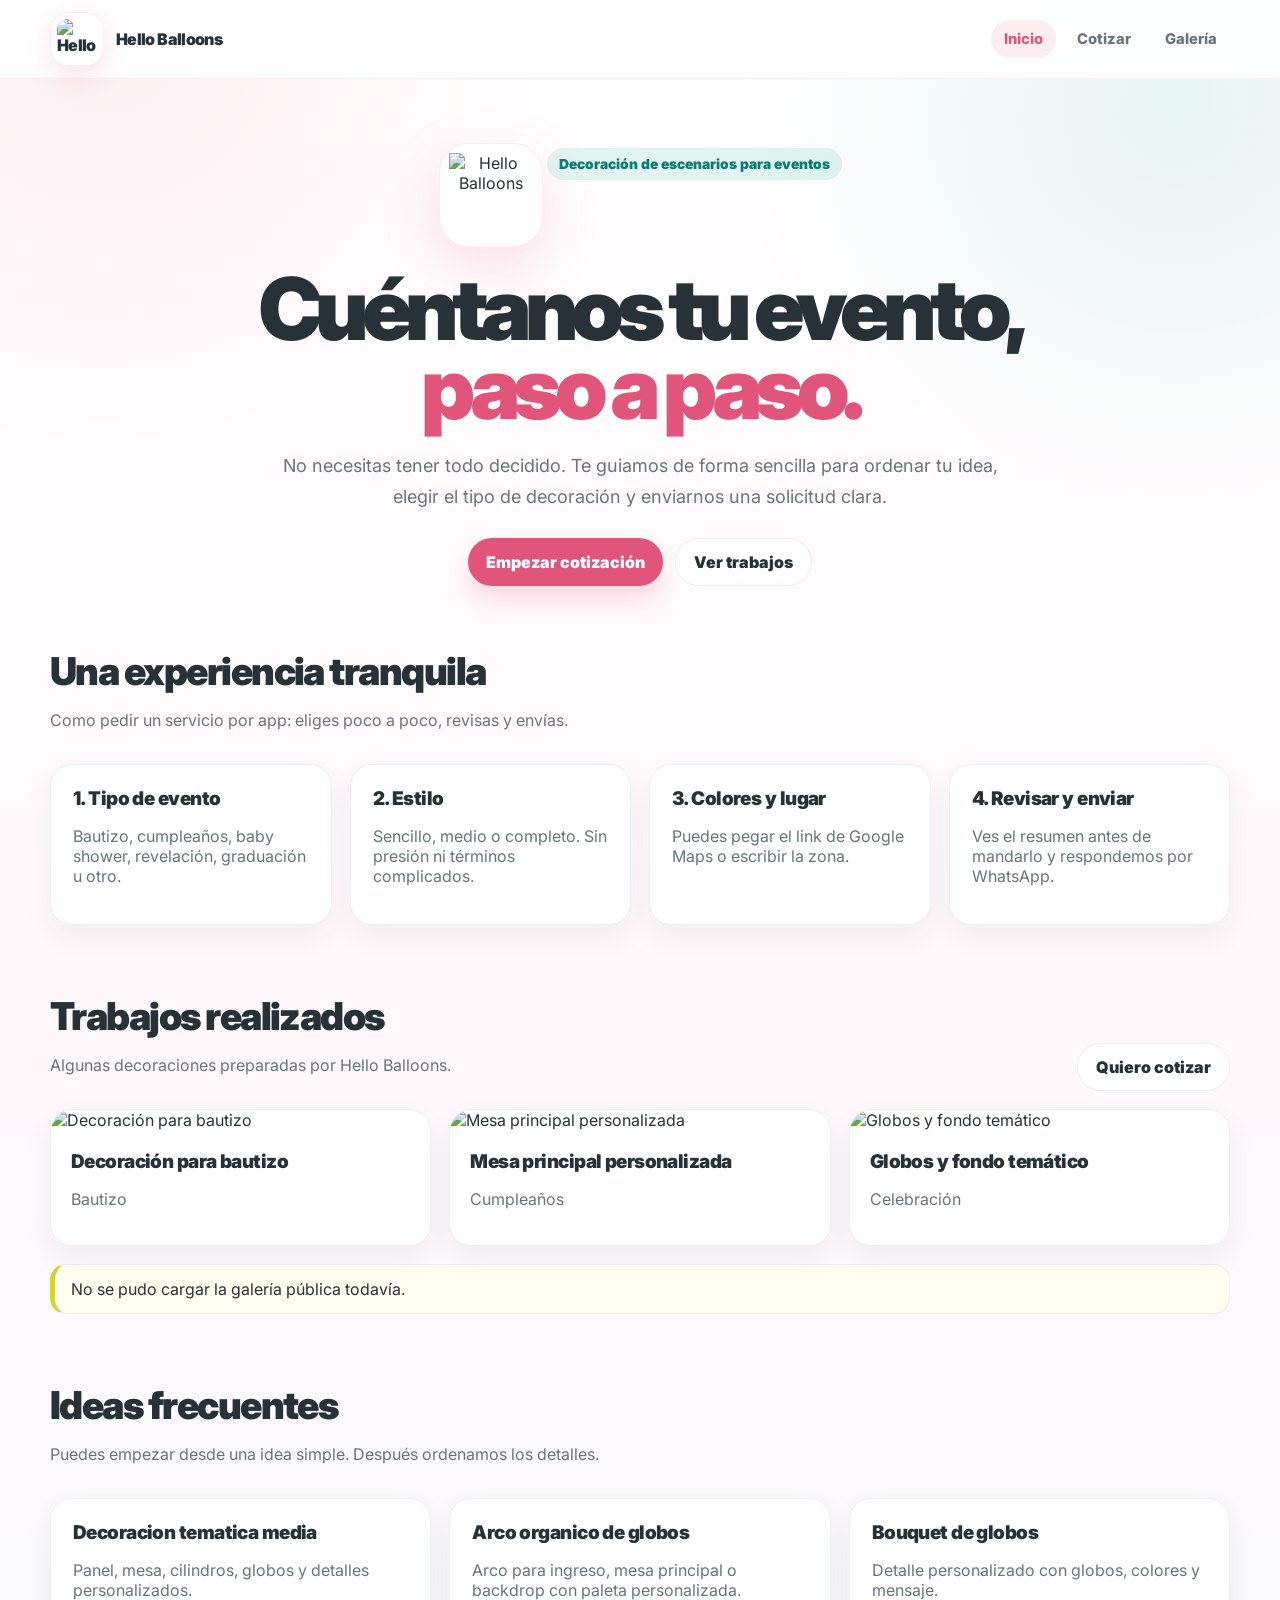
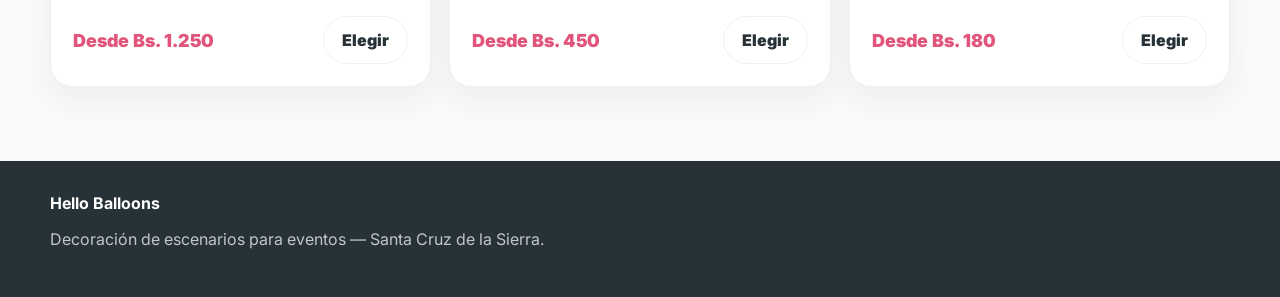
==== commit 8914a3bb: "Show public event gallery on landing" ====
--- a/index.html
+++ b/index.html
@@ -20,8 +20,7 @@
         <div class="hb-nav-links">
           <a class="active" href="index.html">Inicio</a>
           <a href="cuentanos-tu-evento.html">Cotizar</a>
-          <a href="cotizador.html">Interno</a>
-          <a href="admin.html">Admin</a>
+          <a href="#galeria">Galería</a>
         </div>
       </div>
     </nav>
@@ -36,7 +35,7 @@
         <p class="hb-lead">No necesitas tener todo decidido. Te guiamos de forma sencilla para ordenar tu idea, elegir el tipo de decoración y enviarnos una solicitud clara.</p>
         <div class="hb-actions">
           <a class="hb-button pink" href="cuentanos-tu-evento.html">Empezar cotización</a>
-          <a class="hb-button secondary" href="#como-funciona">Ver cómo funciona</a>
+          <a class="hb-button secondary" href="#galeria">Ver trabajos</a>
         </div>
       </div>
     </header>
@@ -51,23 +50,25 @@
             </div>
           </div>
           <div class="hb-grid-4">
-            <article class="hb-card pad">
-              <h3>1. Tipo de evento</h3>
-              <p class="hb-muted">Bautizo, cumpleaños, baby shower, revelación, graduación u otro.</p>
-            </article>
-            <article class="hb-card pad">
-              <h3>2. Estilo</h3>
-              <p class="hb-muted">Sencillo, medio o completo. Sin presión ni términos complicados.</p>
-            </article>
-            <article class="hb-card pad">
-              <h3>3. Colores y lugar</h3>
-              <p class="hb-muted">Puedes pegar el link de Google Maps o escribir la zona.</p>
-            </article>
-            <article class="hb-card pad">
-              <h3>4. Revisar y enviar</h3>
-              <p class="hb-muted">Ves el resumen antes de mandarlo y respondemos por WhatsApp.</p>
-            </article>
+            <article class="hb-card pad"><h3>1. Tipo de evento</h3><p class="hb-muted">Bautizo, cumpleaños, baby shower, revelación, graduación u otro.</p></article>
+            <article class="hb-card pad"><h3>2. Estilo</h3><p class="hb-muted">Sencillo, medio o completo. Sin presión ni términos complicados.</p></article>
+            <article class="hb-card pad"><h3>3. Colores y lugar</h3><p class="hb-muted">Puedes pegar el link de Google Maps o escribir la zona.</p></article>
+            <article class="hb-card pad"><h3>4. Revisar y enviar</h3><p class="hb-muted">Ves el resumen antes de mandarlo y respondemos por WhatsApp.</p></article>
           </div>
+        </div>
+      </section>
+
+      <section id="galeria" class="hb-section">
+        <div class="hb-container">
+          <div class="hb-section-header">
+            <div>
+              <h2>Trabajos realizados</h2>
+              <p class="hb-muted">Algunas decoraciones preparadas por Hello Balloons.</p>
+            </div>
+            <a class="hb-button secondary" href="cuentanos-tu-evento.html">Quiero cotizar</a>
+          </div>
+          <div id="galleryGrid" class="hb-grid-3"></div>
+          <div id="galleryNotice" class="hb-alert warn" style="display:none;margin-top:18px"></div>
         </div>
       </section>
 
@@ -97,9 +98,67 @@
   <script src="assets/js/supabase-config.js"></script>
   <script src="assets/js/hb-core.js"></script>
   <script>
+    async function loadPublicGallery() {
+      const grid = document.getElementById('galleryGrid');
+      const notice = document.getElementById('galleryNotice');
+      const fallback = [
+        { title: 'Decoración para bautizo', type: 'Bautizo', image: window.HB.brand.logoUrl },
+        { title: 'Mesa principal personalizada', type: 'Cumpleaños', image: window.HB.brand.logoUrl },
+        { title: 'Globos y fondo temático', type: 'Celebración', image: window.HB.brand.logoUrl }
+      ];
+
+      if (!window.HB.isConfigured()) {
+        grid.innerHTML = fallback.map(item => galleryCard(item.title, item.type, item.image)).join('');
+        notice.textContent = 'Cuando subas fotos desde el administrador, aquí aparecerán los trabajos reales.';
+        notice.style.display = 'block';
+        return;
+      }
+
+      try {
+        const client = window.HB.client();
+        const { data, error } = await client
+          .from('event_memories')
+          .select('id, public_title, title, event_type, event_memory_photos(storage_bucket, storage_path, is_public, display_order)')
+          .eq('is_public', true)
+          .order('created_at', { ascending: false })
+          .limit(9);
+        if (error) throw error;
+
+        const cards = (data || []).map(item => {
+          const photos = (item.event_memory_photos || []).filter(photo => photo.is_public);
+          const photo = photos.sort((a, b) => Number(a.display_order || 0) - Number(b.display_order || 0))[0];
+          const image = photo ? client.storage.from(photo.storage_bucket).getPublicUrl(photo.storage_path).data.publicUrl : window.HB.brand.logoUrl;
+          return galleryCard(item.public_title || item.title, item.event_type || 'Evento', image);
+        });
+
+        grid.innerHTML = cards.length ? cards.join('') : fallback.map(item => galleryCard(item.title, item.type, item.image)).join('');
+        if (!cards.length) {
+          notice.textContent = 'Todavía no hay fotos públicas cargadas.';
+          notice.style.display = 'block';
+        }
+      } catch (error) {
+        grid.innerHTML = fallback.map(item => galleryCard(item.title, item.type, item.image)).join('');
+        notice.textContent = 'No se pudo cargar la galería pública todavía.';
+        notice.style.display = 'block';
+      }
+    }
+
+    function galleryCard(title, type, image) {
+      return `
+        <article class="hb-card">
+          <img class="hb-card-img" src="${window.HB.escapeAttr(image)}" alt="${window.HB.escapeAttr(title)}" />
+          <div class="hb-card-body">
+            <h3>${window.HB.escapeHtml(title)}</h3>
+            <p class="hb-muted">${window.HB.escapeHtml(type)}</p>
+          </div>
+        </article>
+      `;
+    }
+
     document.addEventListener('DOMContentLoaded', async () => {
       const grid = document.getElementById('servicesGrid');
       const notice = document.getElementById('setupNotice');
+      await loadPublicGallery();
       const services = await window.HB.fetchServices();
       grid.innerHTML = services.slice(0, 3).map(service => `
         <article class="hb-card pad">
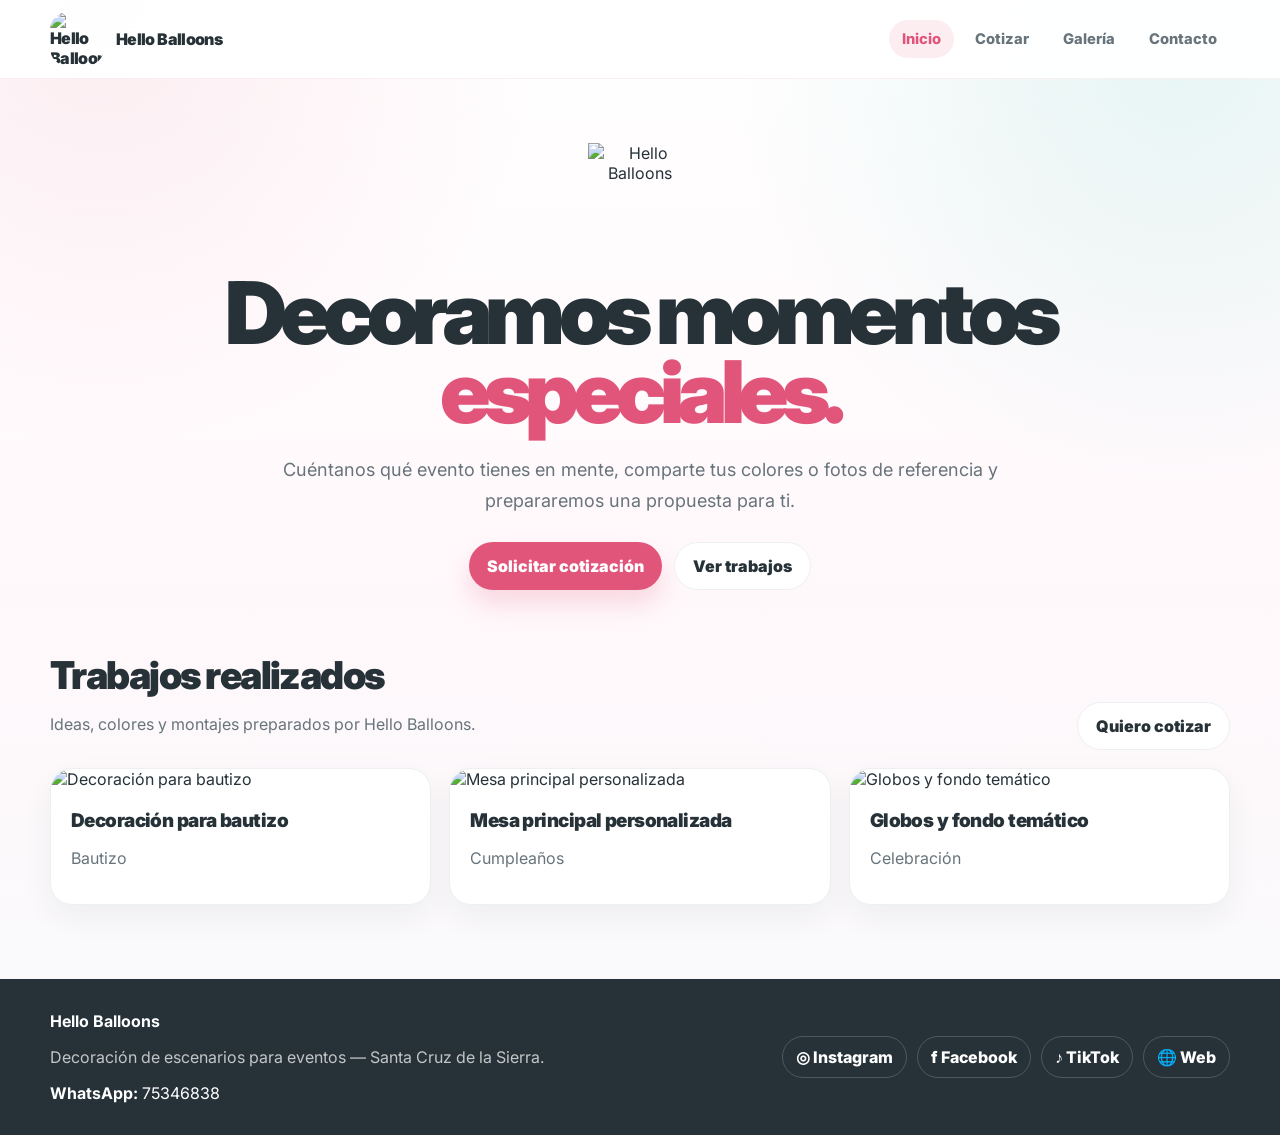
==== commit 9b9e55e6: "Clean public landing and remove internal language" ====
--- a/index.html
+++ b/index.html
@@ -3,11 +3,12 @@
 <head>
   <meta charset="UTF-8" />
   <meta name="viewport" content="width=device-width, initial-scale=1.0" />
-  <title>Hello Balloons | Cuéntanos tu evento</title>
+  <title>Hello Balloons | Decoración para eventos</title>
   <link rel="preconnect" href="https://fonts.googleapis.com">
   <link rel="preconnect" href="https://fonts.gstatic.com" crossorigin>
   <link href="https://fonts.googleapis.com/css2?family=Inter:wght@400;600;700;800;900&display=swap" rel="stylesheet">
   <link rel="stylesheet" href="assets/css/hb-app.css" />
+  <link rel="stylesheet" href="assets/css/hb-public.css" />
 </head>
 <body>
   <div class="hb-shell">
@@ -21,6 +22,7 @@
           <a class="active" href="index.html">Inicio</a>
           <a href="cuentanos-tu-evento.html">Cotizar</a>
           <a href="#galeria">Galería</a>
+          <a href="#contacto">Contacto</a>
         </div>
       </div>
     </nav>
@@ -30,40 +32,22 @@
         <div class="hb-logo-hero">
           <img src="https://i.imgur.com/41t5f0K.png" alt="Hello Balloons" />
         </div>
-        <div class="hb-eyebrow">Decoración de escenarios para eventos</div>
-        <h1 class="hb-title">Cuéntanos tu evento, <span>paso a paso.</span></h1>
-        <p class="hb-lead">No necesitas tener todo decidido. Te guiamos de forma sencilla para ordenar tu idea, elegir el tipo de decoración y enviarnos una solicitud clara.</p>
+        <h1 class="hb-title">Decoramos momentos <span>especiales.</span></h1>
+        <p class="hb-lead">Cuéntanos qué evento tienes en mente, comparte tus colores o fotos de referencia y prepararemos una propuesta para ti.</p>
         <div class="hb-actions">
-          <a class="hb-button pink" href="cuentanos-tu-evento.html">Empezar cotización</a>
+          <a class="hb-button pink" href="cuentanos-tu-evento.html">Solicitar cotización</a>
           <a class="hb-button secondary" href="#galeria">Ver trabajos</a>
         </div>
       </div>
     </header>
 
     <main>
-      <section id="como-funciona" class="hb-section">
-        <div class="hb-container">
-          <div class="hb-section-header">
-            <div>
-              <h2>Una experiencia tranquila</h2>
-              <p class="hb-muted">Como pedir un servicio por app: eliges poco a poco, revisas y envías.</p>
-            </div>
-          </div>
-          <div class="hb-grid-4">
-            <article class="hb-card pad"><h3>1. Tipo de evento</h3><p class="hb-muted">Bautizo, cumpleaños, baby shower, revelación, graduación u otro.</p></article>
-            <article class="hb-card pad"><h3>2. Estilo</h3><p class="hb-muted">Sencillo, medio o completo. Sin presión ni términos complicados.</p></article>
-            <article class="hb-card pad"><h3>3. Colores y lugar</h3><p class="hb-muted">Puedes pegar el link de Google Maps o escribir la zona.</p></article>
-            <article class="hb-card pad"><h3>4. Revisar y enviar</h3><p class="hb-muted">Ves el resumen antes de mandarlo y respondemos por WhatsApp.</p></article>
-          </div>
-        </div>
-      </section>
-
       <section id="galeria" class="hb-section">
         <div class="hb-container">
           <div class="hb-section-header">
             <div>
               <h2>Trabajos realizados</h2>
-              <p class="hb-muted">Algunas decoraciones preparadas por Hello Balloons.</p>
+              <p class="hb-muted">Ideas, colores y montajes preparados por Hello Balloons.</p>
             </div>
             <a class="hb-button secondary" href="cuentanos-tu-evento.html">Quiero cotizar</a>
           </div>
@@ -71,25 +55,21 @@
           <div id="galleryNotice" class="hb-alert warn" style="display:none;margin-top:18px"></div>
         </div>
       </section>
-
-      <section class="hb-section">
-        <div class="hb-container">
-          <div class="hb-section-header">
-            <div>
-              <h2>Ideas frecuentes</h2>
-              <p class="hb-muted">Puedes empezar desde una idea simple. Después ordenamos los detalles.</p>
-            </div>
-          </div>
-          <div id="servicesGrid" class="hb-grid-3"></div>
-          <div id="setupNotice" class="hb-alert warn" style="display:none;margin-top:18px"></div>
-        </div>
-      </section>
     </main>
 
-    <footer class="hb-footer">
-      <div class="hb-container">
-        <strong>Hello Balloons</strong>
-        <p class="hb-muted" style="color:rgba(255,255,255,.72)">Decoración de escenarios para eventos — Santa Cruz de la Sierra.</p>
+    <footer id="contacto" class="hb-footer">
+      <div class="hb-container hb-footer-grid">
+        <div>
+          <strong>Hello Balloons</strong>
+          <p class="hb-muted" style="color:rgba(255,255,255,.72)">Decoración de escenarios para eventos — Santa Cruz de la Sierra.</p>
+          <p style="margin:8px 0 0"><strong>WhatsApp:</strong> <a href="https://wa.me/59175346838" style="color:#fff;text-decoration:none">75346838</a></p>
+        </div>
+        <div class="hb-socials">
+          <a href="https://www.instagram.com/helloballoonsbo" target="_blank" rel="noopener">◎ Instagram</a>
+          <a href="https://www.facebook.com/helloballoonsbo" target="_blank" rel="noopener">f Facebook</a>
+          <a href="https://www.tiktok.com/@helloballoonsbo" target="_blank" rel="noopener">♪ TikTok</a>
+          <a href="index.html">🌐 Web</a>
+        </div>
       </div>
     </footer>
   </div>
@@ -109,8 +89,6 @@
 
       if (!window.HB.isConfigured()) {
         grid.innerHTML = fallback.map(item => galleryCard(item.title, item.type, item.image)).join('');
-        notice.textContent = 'Cuando subas fotos desde el administrador, aquí aparecerán los trabajos reales.';
-        notice.style.display = 'block';
         return;
       }
 
@@ -133,13 +111,11 @@
 
         grid.innerHTML = cards.length ? cards.join('') : fallback.map(item => galleryCard(item.title, item.type, item.image)).join('');
         if (!cards.length) {
-          notice.textContent = 'Todavía no hay fotos públicas cargadas.';
+          notice.textContent = 'Pronto compartiremos más trabajos realizados.';
           notice.style.display = 'block';
         }
       } catch (error) {
         grid.innerHTML = fallback.map(item => galleryCard(item.title, item.type, item.image)).join('');
-        notice.textContent = 'No se pudo cargar la galería pública todavía.';
-        notice.style.display = 'block';
       }
     }
 
@@ -155,27 +131,7 @@
       `;
     }
 
-    document.addEventListener('DOMContentLoaded', async () => {
-      const grid = document.getElementById('servicesGrid');
-      const notice = document.getElementById('setupNotice');
-      await loadPublicGallery();
-      const services = await window.HB.fetchServices();
-      grid.innerHTML = services.slice(0, 3).map(service => `
-        <article class="hb-card pad">
-          <h3>${window.HB.escapeHtml(service.name)}</h3>
-          <p class="hb-muted">${window.HB.escapeHtml(service.description || 'Servicio personalizado para tu evento.')}</p>
-          <div style="display:flex;justify-content:space-between;gap:12px;align-items:center;margin-top:16px">
-            <span class="hb-price">Desde ${window.HB.money(service.base_price, service.currency)}</span>
-            <a class="hb-button secondary" href="cuentanos-tu-evento.html">Elegir</a>
-          </div>
-        </article>
-      `).join('');
-
-      if (!window.HB.isConfigured()) {
-        notice.textContent = 'La web está en modo prototipo si Supabase todavía no tiene todas las tablas ejecutadas.';
-        notice.style.display = 'block';
-      }
-    });
+    document.addEventListener('DOMContentLoaded', loadPublicGallery);
   </script>
 </body>
 </html>
--- a/assets/css/hb-public.css
+++ b/assets/css/hb-public.css
@@ -0,0 +1,71 @@
+/* Public-facing polish: keep landing client-oriented and hide internal language. */
+.hb-eyebrow {
+  background: transparent;
+  color: var(--hb-teal);
+  border: 1px solid rgba(12, 164, 148, .18);
+}
+
+.hb-logo-hero,
+.hb-brand img,
+.hb-logo-mark {
+  background: transparent !important;
+  box-shadow: none !important;
+  border: 0 !important;
+  padding: 0 !important;
+}
+
+.hb-logo-hero img {
+  width: 112px;
+  height: 112px;
+}
+
+.hb-footer-grid {
+  display: flex;
+  justify-content: space-between;
+  gap: 22px;
+  flex-wrap: wrap;
+  align-items: center;
+}
+
+.hb-socials {
+  display: flex;
+  gap: 10px;
+  flex-wrap: wrap;
+}
+
+.hb-socials a {
+  display: inline-flex;
+  align-items: center;
+  gap: 8px;
+  border: 1px solid rgba(255,255,255,.18);
+  border-radius: 999px;
+  padding: 10px 13px;
+  text-decoration: none;
+  color: #fff;
+  font-weight: 800;
+}
+
+.hb-socials a:hover {
+  background: rgba(255,255,255,.10);
+}
+
+.hb-admin-grid {
+  display: grid;
+  grid-template-columns: repeat(3, minmax(0, 1fr));
+  gap: 18px;
+}
+
+.hb-admin-card {
+  text-decoration: none;
+  color: inherit;
+  min-height: 150px;
+}
+
+.hb-admin-card:hover {
+  transform: translateY(-2px);
+  box-shadow: 0 18px 45px rgba(38, 50, 56, .10);
+}
+
+@media (max-width: 900px) {
+  .hb-admin-grid { grid-template-columns: 1fr; }
+}
